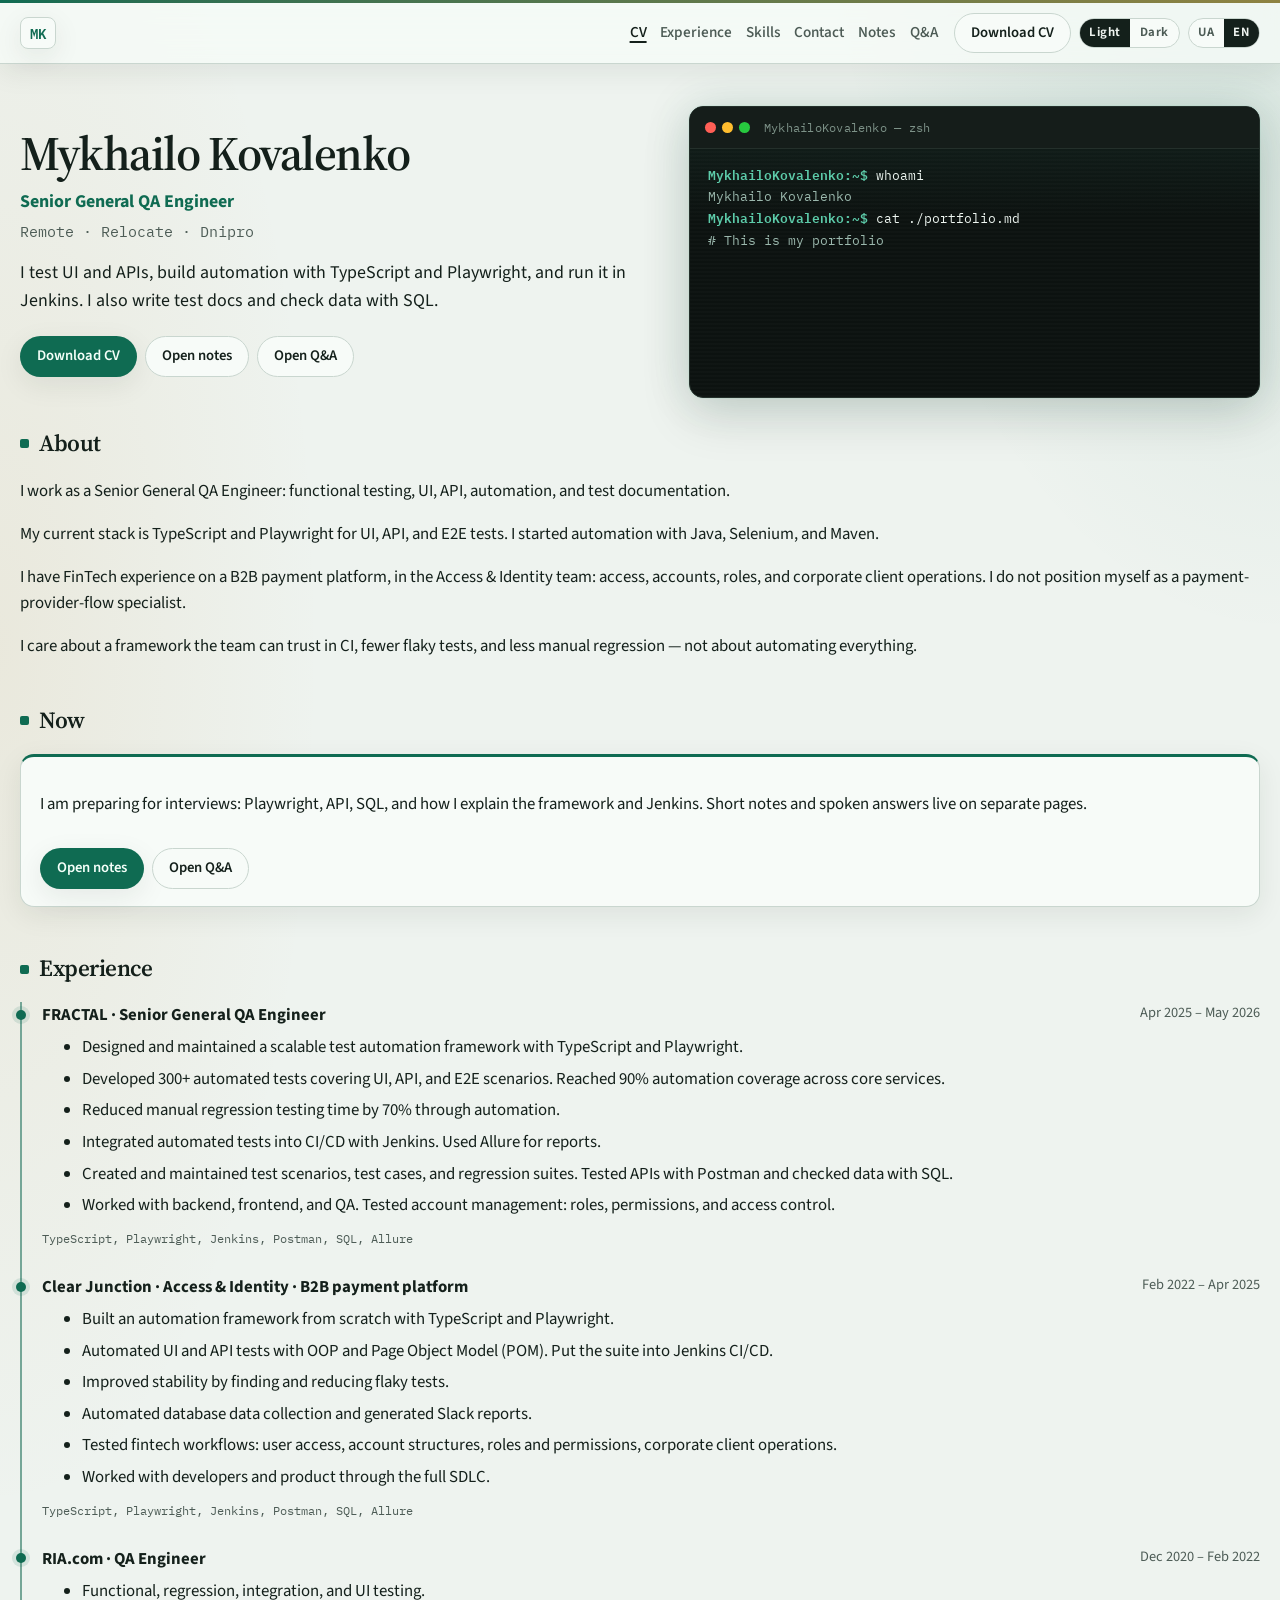
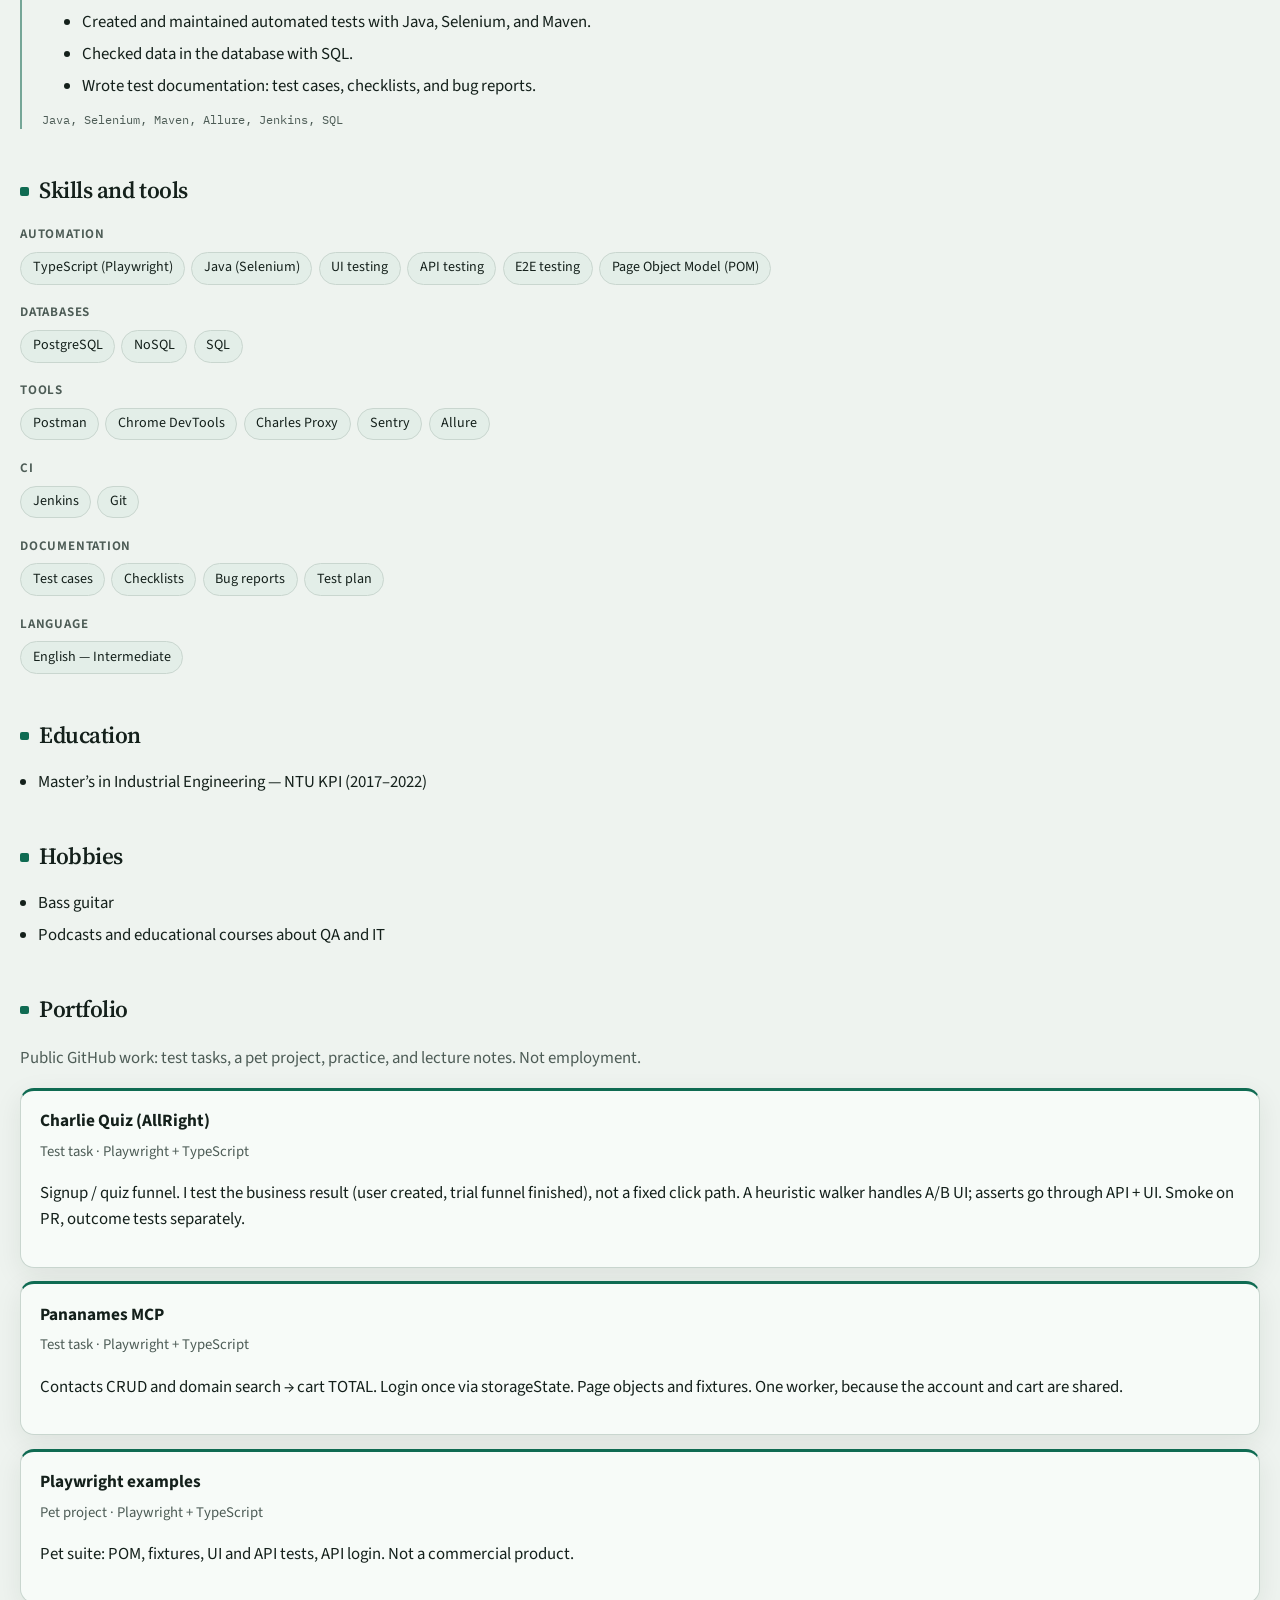
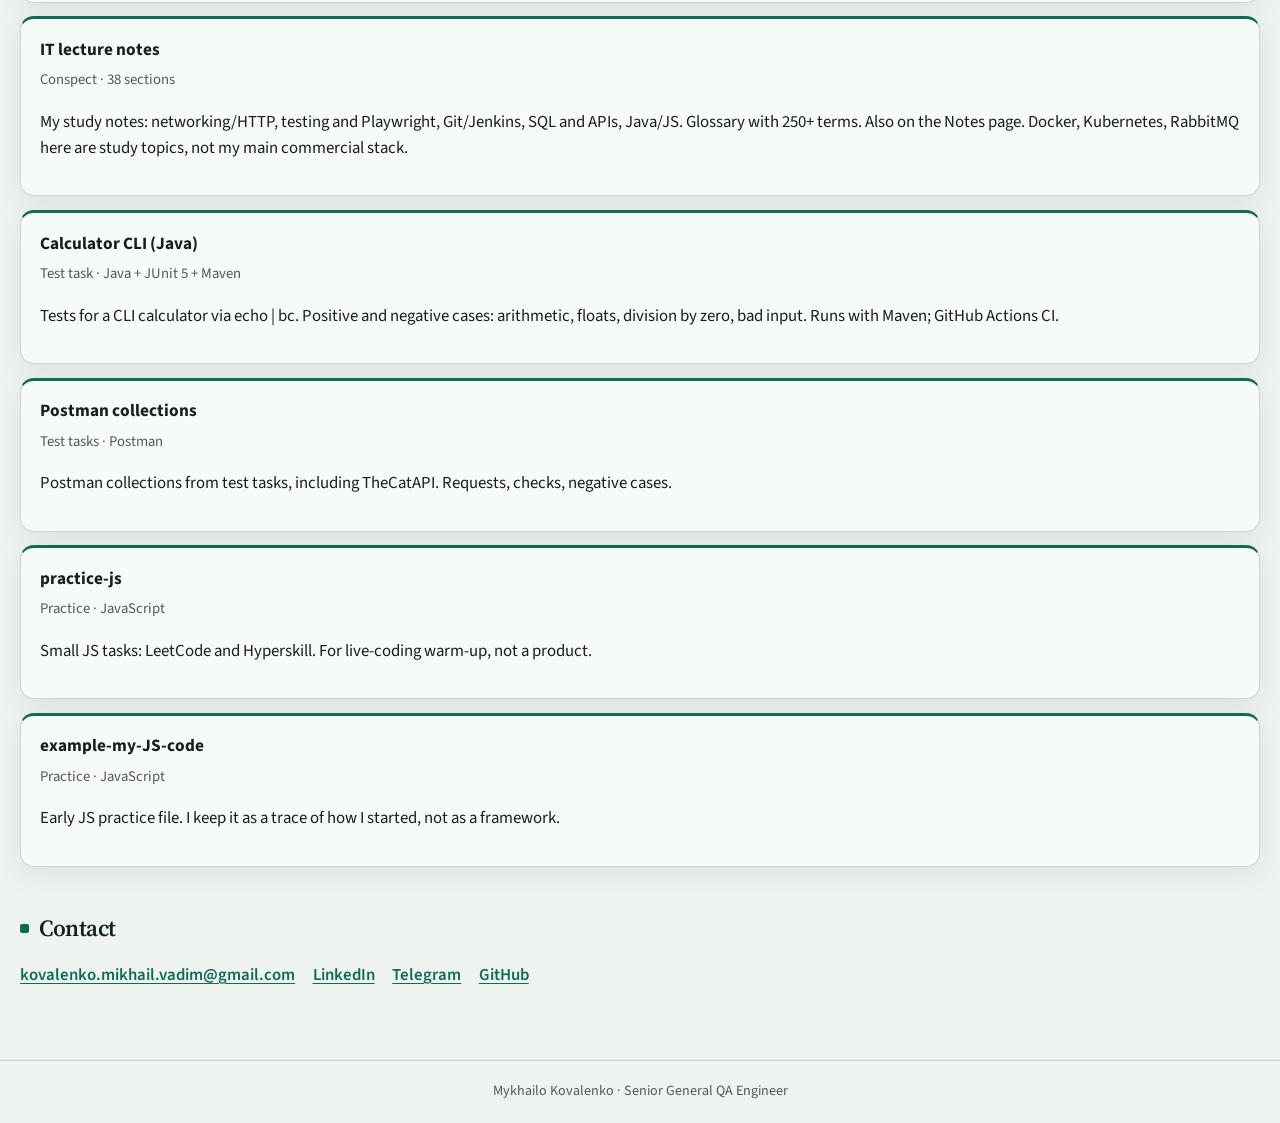
==== index.html @ 47ff48a0 "Publish static CV site for GitHub Pages. Co-authored-by: Cursor <cursoragent@cursor.com>" ====
<!DOCTYPE html>
<html lang="en" data-page="home" data-base="./">
  <head>
    <meta charset="utf-8" />
    <script>
      (function () {
        try {
          var stored = localStorage.getItem("site-theme");
          var theme =
            stored === "dark" || stored === "light"
              ? stored
              : window.matchMedia("(prefers-color-scheme: dark)").matches
                ? "dark"
                : "light";
          document.documentElement.setAttribute("data-theme", theme);
          document.documentElement.style.backgroundColor =
            theme === "dark" ? "#101614" : "#eef3ef";
        } catch (e) {}
      })();
    </script>
    <meta name="viewport" content="width=device-width, initial-scale=1" />
    <meta name="description" content="Senior General QA Engineer. TypeScript, Playwright, API and UI testing." />
    <title>Mykhailo Kovalenko — Senior General QA Engineer</title>
    <link rel="canonical" href="https://kovalenkomikhail.github.io/myCV/" />
    <meta property="og:title" content="Mykhailo Kovalenko — Senior General QA Engineer" />
    <meta property="og:description" content="Senior General QA Engineer. TypeScript, Playwright, API and UI testing. Remote." />
    <meta property="og:type" content="website" />
    <meta property="og:url" content="https://kovalenkomikhail.github.io/myCV/" />
    <meta property="og:image" content="https://kovalenkomikhail.github.io/myCV/assets/og.png" />
    <meta property="og:image:width" content="1200" />
    <meta property="og:image:height" content="630" />
    <meta property="og:locale" content="en_US" />
    <meta name="twitter:card" content="summary_large_image" />
    <meta name="twitter:title" content="Mykhailo Kovalenko — Senior General QA Engineer" />
    <meta name="twitter:description" content="Senior General QA Engineer. TypeScript, Playwright, API and UI testing. Remote." />
    <meta name="twitter:image" content="https://kovalenkomikhail.github.io/myCV/assets/og.png" />
    <link rel="icon" href="assets/favicon.svg" type="image/svg+xml" />
    <link rel="icon" href="assets/favicon-32.png" type="image/png" sizes="32x32" />
    <link rel="apple-touch-icon" href="assets/apple-touch-icon.png" />
    <link rel="preconnect" href="https://fonts.googleapis.com" />
    <link rel="preconnect" href="https://fonts.gstatic.com" crossorigin />
    <link
      href="https://fonts.googleapis.com/css2?family=IBM+Plex+Mono:wght@400;500;600&family=Source+Sans+3:wght@400;600;700&family=Source+Serif+4:opsz,wght@8..60,600&display=swap"
      rel="stylesheet"
    />
    <link rel="stylesheet" href="css/styles.css" />
  </head>
  <body>
    <a class="skip" href="#main">Skip to content</a>
    <header class="site-header" id="site-header"></header>
    <main id="main" class="wrap"></main>
    <footer class="site-footer" id="site-footer"></footer>
    <noscript>
      <p class="error">This site needs JavaScript to load CV text.</p>
    </noscript>
    <script src="js/app.js" defer></script>
  </body>
</html>
---- css/styles.css ----
:root {
  --bg: #eef3ef;
  --bg-2: #f7fbf8;
  --ink: #14201b;
  --muted: #4d5c56;
  --line: #c9d6cf;
  --accent: #0f6b52;
  --accent-hover: #0b5340;
  --accent-soft: rgba(15, 107, 82, 0.12);
  --chip: #e3eee8;
  --warn: #8a4b12;
  --badge-bg: #f3e2c8;
  --on-accent: #f4fff9;
  --header-bg: color-mix(in srgb, var(--bg-2) 78%, transparent);
  --glow: rgba(15, 107, 82, 0.16);
  --glow-2: rgba(196, 140, 58, 0.1);
  --shadow: 0 8px 28px rgba(20, 32, 27, 0.08);
  --shadow-lg: 0 18px 50px rgba(20, 32, 27, 0.14);
  --radius: 14px;
  --max: 92rem;
  --header-h: 3.6rem;
  --font: "Source Sans 3", "Segoe UI", system-ui, sans-serif;
  --serif: "Source Serif 4", Georgia, "Times New Roman", serif;
  --mono: "IBM Plex Mono", ui-monospace, "SFMono-Regular", Menlo, monospace;
  color-scheme: light;
}

html[data-theme="dark"] {
  --bg: #101614;
  --bg-2: #18201c;
  --ink: #e8f3ed;
  --muted: #a7b8b0;
  --line: #2c3a34;
  --accent: #5dccaa;
  --accent-hover: #86e0c2;
  --accent-soft: rgba(93, 204, 170, 0.14);
  --chip: #22332c;
  --warn: #e8c48a;
  --badge-bg: #3a2e1c;
  --on-accent: #062017;
  --header-bg: color-mix(in srgb, var(--bg) 78%, #000);
  --glow: rgba(93, 204, 170, 0.12);
  --glow-2: rgba(80, 120, 200, 0.08);
  --shadow: 0 10px 32px rgba(0, 0, 0, 0.35);
  --shadow-lg: 0 22px 56px rgba(0, 0, 0, 0.48);
  color-scheme: dark;
}

*,
*::before,
*::after {
  box-sizing: border-box;
}

html {
  scroll-behavior: smooth;
  min-height: 100%;
  background-color: var(--bg);
}

body {
  margin: 0;
  min-height: 100vh;
  min-height: 100dvh;
  font-family: var(--font);
  font-size: 1.05rem;
  line-height: 1.55;
  color: var(--ink);
  background-color: var(--bg);
  background-image:
    radial-gradient(ellipse 70% 45% at 100% -10%, var(--glow), transparent 55%),
    radial-gradient(ellipse 50% 40% at 0% 15%, var(--glow-2), transparent 50%);
  transition: background-color 0.2s ease, color 0.2s ease;
}

@media (prefers-reduced-motion: reduce) {
  body {
    transition: none;
  }
}

img {
  max-width: 100%;
}

a {
  color: var(--accent);
  text-underline-offset: 0.15em;
}

a:hover {
  color: var(--accent-hover);
}

:focus-visible {
  outline: 2px solid var(--accent);
  outline-offset: 2px;
}

.skip {
  position: absolute;
  left: 0.75rem;
  top: -3rem;
  background: var(--ink);
  color: var(--bg);
  padding: 0.4rem 0.75rem;
  z-index: 20;
}

.skip:focus {
  top: 0.75rem;
}

.site-header {
  position: sticky;
  top: 0;
  z-index: 10;
  background: var(--header-bg);
  backdrop-filter: blur(14px);
  border-bottom: 1px solid var(--line);
  box-shadow: var(--shadow);
}

.site-header::before {
  content: "";
  display: block;
  height: 3px;
  background: linear-gradient(90deg, var(--accent), color-mix(in srgb, var(--accent) 30%, #c48c3a));
}

.header-inner {
  width: 100%;
  max-width: var(--max);
  margin: 0 auto;
  min-height: var(--header-h);
  padding: 0.6rem 1.25rem;
  display: flex;
  flex-wrap: wrap;
  align-items: center;
  gap: 0.75rem 1rem;
}

.brand {
  font-family: var(--mono);
  font-weight: 600;
  font-size: 0.88rem;
  color: var(--accent);
  text-decoration: none;
  letter-spacing: 0.02em;
  padding: 0.28rem 0.55rem;
  border: 1px solid var(--line);
  border-radius: 8px;
  background: var(--bg-2);
  box-shadow: var(--shadow);
}

.brand:hover {
  color: var(--accent);
}

.nav {
  display: flex;
  flex-wrap: wrap;
  gap: 0.35rem 0.85rem;
  margin-left: auto;
}

.nav a {
  color: var(--muted);
  text-decoration: none;
  font-weight: 550;
  font-size: 0.95rem;
}

.nav a:hover,
.nav a[aria-current="page"] {
  color: var(--ink);
}

.nav a[aria-current="page"] {
  text-decoration: underline;
  text-decoration-thickness: 2px;
  text-underline-offset: 0.28em;
}

.header-actions {
  display: flex;
  align-items: center;
  gap: 0.5rem;
}

.lang {
  display: inline-flex;
  border: 1px solid var(--line);
  border-radius: 999px;
  overflow: hidden;
  background: var(--bg-2);
}

.lang button {
  border: 0;
  background: transparent;
  color: var(--muted);
  font: inherit;
  font-size: 0.8rem;
  font-weight: 650;
  letter-spacing: 0.04em;
  padding: 0.28rem 0.6rem;
  cursor: pointer;
}

.lang button[aria-pressed="true"] {
  background: var(--ink);
  color: var(--bg);
}

.btn {
  display: inline-flex;
  align-items: center;
  justify-content: center;
  gap: 0.35rem;
  border-radius: 999px;
  padding: 0.5rem 1rem;
  font: inherit;
  font-size: 0.92rem;
  font-weight: 600;
  text-decoration: none;
  border: 1px solid transparent;
  cursor: pointer;
  box-shadow: var(--shadow);
}

.btn-primary {
  background: var(--accent);
  color: var(--on-accent);
}

.btn-primary:hover {
  background: var(--accent-hover);
  color: var(--on-accent);
}

.btn-ghost {
  background: var(--bg-2);
  border-color: var(--line);
  color: var(--ink);
  box-shadow: none;
}

.btn-ghost:hover {
  border-color: var(--accent);
  color: var(--accent);
}

.wrap {
  width: 100%;
  max-width: var(--max);
  margin: 0 auto;
  padding: 2.25rem 1.25rem 4.5rem;
}

.hero {
  margin-top: 0.4rem;
}

.hero:has(.term) {
  display: grid;
  gap: 1.75rem;
}

.hero-copy h1,
.hero h1 {
  font-family: var(--serif);
  font-size: clamp(2rem, 5vw, 3rem);
  font-weight: 600;
  letter-spacing: -0.03em;
  line-height: 1.12;
  margin: 0 0 0.45rem;
}

.role {
  margin: 0;
  font-size: 1.12rem;
  font-weight: 700;
  color: var(--accent);
}

.location {
  margin: 0.25rem 0 1rem;
  color: var(--muted);
  font-size: 0.95rem;
  font-family: var(--mono);
}

.pitch {
  margin: 0 0 1.35rem;
  font-size: 1.12rem;
  max-width: 38rem;
}

@media (min-width: 900px) {
  .hero:has(.term) {
    grid-template-columns: minmax(0, 1.05fr) minmax(280px, 0.95fr);
    align-items: center;
    gap: 2.4rem;
  }
}

.hero-actions {
  display: flex;
  flex-wrap: wrap;
  gap: 0.5rem;
}

section {
  margin-top: 2.75rem;
}

#experience,
#skills,
#contact,
#projects {
  scroll-margin-top: 4.75rem;
}

.project-link {
  color: inherit;
  text-decoration: none;
}

.project-link:hover {
  color: var(--accent);
  text-decoration: underline;
  text-underline-offset: 0.15em;
}

.contacts a {
  font-weight: 600;
}

h2 {
  font-family: var(--serif);
  font-size: 1.45rem;
  font-weight: 600;
  letter-spacing: -0.02em;
  margin: 0 0 0.95rem;
  display: flex;
  align-items: center;
  gap: 0.65rem;
}

h2::before {
  content: "";
  width: 0.55rem;
  height: 0.55rem;
  border-radius: 2px;
  background: var(--accent);
  flex-shrink: 0;
}

.lede,
.empty-contacts {
  color: var(--muted);
}

.job {
  position: relative;
  padding: 0 0 1.6rem 1.25rem;
  border-left: 2px solid color-mix(in srgb, var(--accent) 45%, var(--line));
}

.job::before {
  content: "";
  position: absolute;
  left: -6px;
  top: 0.45rem;
  width: 10px;
  height: 10px;
  border-radius: 50%;
  background: var(--accent);
  box-shadow: 0 0 0 4px var(--accent-soft);
}

.job:last-child {
  padding-bottom: 0;
}

.job-head {
  display: flex;
  flex-wrap: wrap;
  justify-content: space-between;
  gap: 0.25rem 1rem;
}

.job h3 {
  margin: 0;
  font-size: 1.05rem;
}

.period {
  color: var(--muted);
  font-size: 0.9rem;
}

.place,
.kind,
.stack {
  margin: 0.15rem 0 0.45rem;
  color: var(--muted);
  font-size: 0.92rem;
}

.stack {
  margin-top: 0.7rem;
  margin-bottom: 0;
  font-family: var(--mono);
  font-size: 0.78rem;
}

.plain-list {
  margin: 0;
  padding-left: 1.15rem;
}

.plain-list li + li {
  margin-top: 0.35rem;
}

.job ul,
.note p {
  margin: 0.35rem 0 0;
}

.job li + li {
  margin-top: 0.35rem;
}

.skill-group {
  margin-bottom: 1.1rem;
}

.skill-group h3 {
  margin: 0 0 0.45rem;
  font-size: 0.82rem;
  text-transform: uppercase;
  letter-spacing: 0.06em;
  color: var(--muted);
  font-weight: 650;
}

.chips {
  display: flex;
  flex-wrap: wrap;
  gap: 0.4rem;
  padding: 0;
  margin: 0;
  list-style: none;
}

.chips li {
  background: var(--chip);
  border: 1px solid var(--line);
  border-radius: 999px;
  padding: 0.28rem 0.72rem;
  font-size: 0.88rem;
}

.now-card,
.note,
.project {
  background: var(--bg-2);
  border: 1px solid var(--line);
  border-radius: var(--radius);
  padding: 1.1rem 1.2rem;
  box-shadow: var(--shadow);
}

.now-card,
.project {
  border-top: 3px solid var(--accent);
}

.now-card {
  display: grid;
  gap: 0.85rem;
}

.now-links {
  display: flex;
  flex-wrap: wrap;
  gap: 0.5rem;
}

.hero + .note,
.hero + section,
.wrap > .note:first-of-type {
  margin-top: 1.75rem;
}

.note + .note,
.project + .project {
  margin-top: 0.85rem;
}

.note h3,
.project h3 {
  margin: 0 0 0.35rem;
  font-size: 1.08rem;
}

.featured-note {
  border-top: 3px solid var(--accent);
}

.topic-list {
  list-style: none;
  margin: 0.9rem 0 1rem;
  padding: 0;
  display: grid;
  gap: 0.65rem;
}

.topic-list li {
  display: grid;
  gap: 0.12rem;
  padding: 0.55rem 0.7rem;
  border: 1px solid var(--line);
  border-radius: 10px;
  background: var(--bg);
}

.topic-list a {
  font-weight: 650;
  text-decoration: none;
}

.topic-list a:hover {
  color: var(--accent);
  text-decoration: underline;
  text-underline-offset: 0.15em;
}

.topic-list span {
  color: var(--muted);
  font-size: 0.92rem;
}

.featured-cta {
  margin: 0.15rem 0 0;
}

.contacts {
  display: flex;
  flex-wrap: wrap;
  gap: 0.5rem 1.1rem;
}

.badge {
  display: inline-block;
  font-size: 0.75rem;
  font-weight: 700;
  letter-spacing: 0.04em;
  text-transform: uppercase;
  color: var(--warn);
  background: var(--badge-bg);
  border-radius: 999px;
  padding: 0.2rem 0.55rem;
  margin-bottom: 0.7rem;
}

.filter {
  width: 100%;
  font: inherit;
  padding: 0.65rem 0.8rem;
  border: 1px solid var(--line);
  border-radius: 10px;
  background: var(--bg-2);
  color: var(--ink);
  margin: 1rem 0 1.5rem;
}

.qa-group {
  margin-top: 1.5rem;
  min-width: 0;
}

.qa-group h2 {
  font-size: 1.2rem;
}

@media (min-width: 900px) {
  #qa-list {
    display: grid;
    grid-template-columns: 1fr 1fr;
    column-gap: 1.5rem;
    align-items: start;
  }

  .qa-group {
    margin-top: 0;
  }

  .qa-group:nth-child(n + 3) {
    margin-top: 1.5rem;
  }

  .topic-list {
    grid-template-columns: 1fr 1fr;
  }
}

details {
  background: var(--bg-2);
  border: 1px solid var(--line);
  border-radius: 10px;
  padding: 0;
  margin-bottom: 0.5rem;
  box-shadow: var(--shadow);
}

summary {
  cursor: pointer;
  font-weight: 600;
  padding: 0.75rem 1rem;
  list-style: none;
  display: flex;
  align-items: center;
  gap: 0.65rem;
}

summary::-webkit-details-marker,
summary::marker {
  display: none;
  content: none;
}

summary::before {
  content: "";
  width: 0.45rem;
  height: 0.45rem;
  border-radius: 2px;
  background: var(--accent);
  box-shadow: 0 0 0 3px var(--accent-soft);
  flex-shrink: 0;
  transform: rotate(0deg);
  transition: transform 0.15s ease;
}

details[open] summary::before {
  transform: rotate(45deg);
}

details p {
  margin: 0;
  padding: 0 1rem 0.9rem 2.1rem;
  color: var(--ink);
}

.site-footer {
  border-top: 1px solid var(--line);
  color: var(--muted);
  font-size: 0.88rem;
  padding: 1.25rem;
  text-align: center;
}

.error {
  max-width: 44rem;
  margin: 3rem auto;
  padding: 0 1.25rem;
}

.term {
  --term-bg: #0c1210;
  --term-bar: #151d1a;
  --term-line: #24302b;
  --term-prompt: #5dccaa;
  --term-cmd: #eef6f1;
  --term-out: #9bb8ad;
  --term-dim: #7d9288;
  font-family: var(--mono);
  background: var(--term-bg);
  color: var(--term-cmd);
  border-radius: 14px;
  overflow: hidden;
  border: 1px solid var(--term-line);
  box-shadow: var(--shadow-lg), 0 0 0 1px rgba(93, 204, 170, 0.08), 0 0 48px rgba(15, 107, 82, 0.12);
}

.term-bar {
  display: flex;
  align-items: center;
  gap: 0.4rem;
  padding: 0.7rem 0.9rem;
  background: var(--term-bar);
  border-bottom: 1px solid var(--term-line);
}

.term-dot {
  width: 11px;
  height: 11px;
  border-radius: 50%;
}

.term-dot-r {
  background: #ff5f56;
}

.term-dot-y {
  background: #ffbd2e;
}

.term-dot-g {
  background: #27c93f;
}

.term-title {
  margin-left: 0.45rem;
  font-size: 0.72rem;
  color: var(--term-dim);
  letter-spacing: 0.02em;
}

.term-body {
  position: relative;
  min-height: 15.5rem;
  padding: 1rem 1.1rem 1.15rem;
  font-size: 0.8rem;
  line-height: 1.7;
  background-image:
    linear-gradient(180deg, rgba(93, 204, 170, 0.05), transparent 28%),
    repeating-linear-gradient(
      to bottom,
      transparent 0,
      transparent 2px,
      rgba(255, 255, 255, 0.015) 2px,
      rgba(255, 255, 255, 0.015) 4px
    );
}

.term-line {
  white-space: pre-wrap;
  word-break: break-word;
}

.term-prompt {
  color: var(--term-prompt);
  font-weight: 600;
}

.term-cmd {
  color: var(--term-cmd);
}

.term-out {
  color: var(--term-out);
}

.cursor {
  display: inline-block;
  width: 0.62ch;
  height: 1.05em;
  margin-left: 2px;
  background: var(--term-prompt);
  box-shadow: 0 0 10px var(--term-prompt);
  vertical-align: text-bottom;
  animation: term-blink 1.05s step-end infinite;
}

@keyframes term-blink {
  0%,
  50% {
    opacity: 1;
  }
  50.01%,
  100% {
    opacity: 0;
  }
}

@media (prefers-reduced-motion: reduce) {
  .cursor {
    animation: none;
    opacity: 1;
  }

  summary::before {
    transition: none;
  }
}

@media (max-width: 640px) {
  .nav {
    margin-left: 0;
    width: 100%;
    order: 3;
  }

  .header-actions {
    margin-left: auto;
  }

  .header-actions .btn {
    display: none;
  }
}

@media print {
  .site-header,
  .now-card,
  .hero-actions,
  .term,
  .skip,
  .site-footer {
    display: none !important;
  }

  html[data-theme="dark"] {
    --bg: #fff;
    --bg-2: #fff;
    --ink: #000;
    --muted: #444;
    --line: #ccc;
    --chip: #eee;
    --accent: #000;
  }

  body {
    background: #fff;
    color: #000;
    font-size: 11pt;
  }

  .wrap {
    max-width: none;
    padding: 0;
  }

  a {
    color: inherit;
    text-decoration: none;
  }

  .job,
  .note,
  .project,
  .skill-group {
    break-inside: avoid;
  }
}
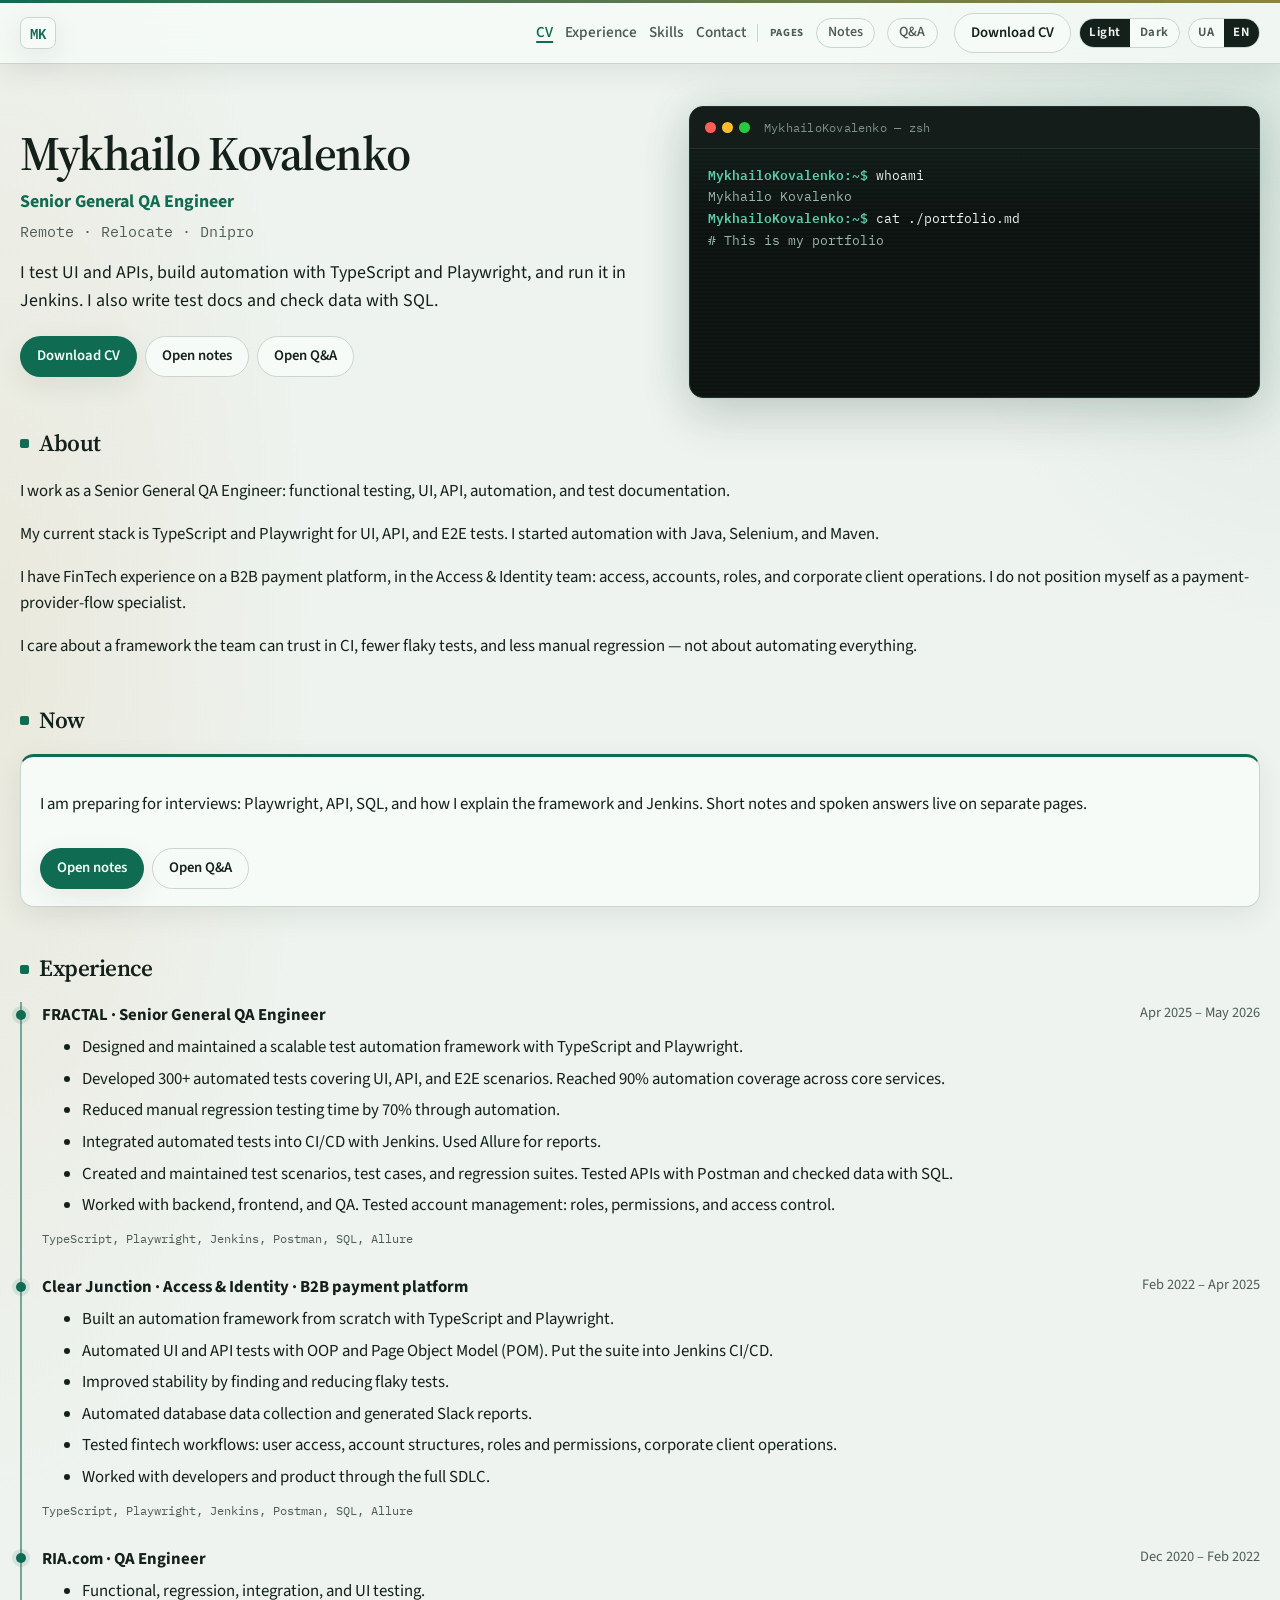
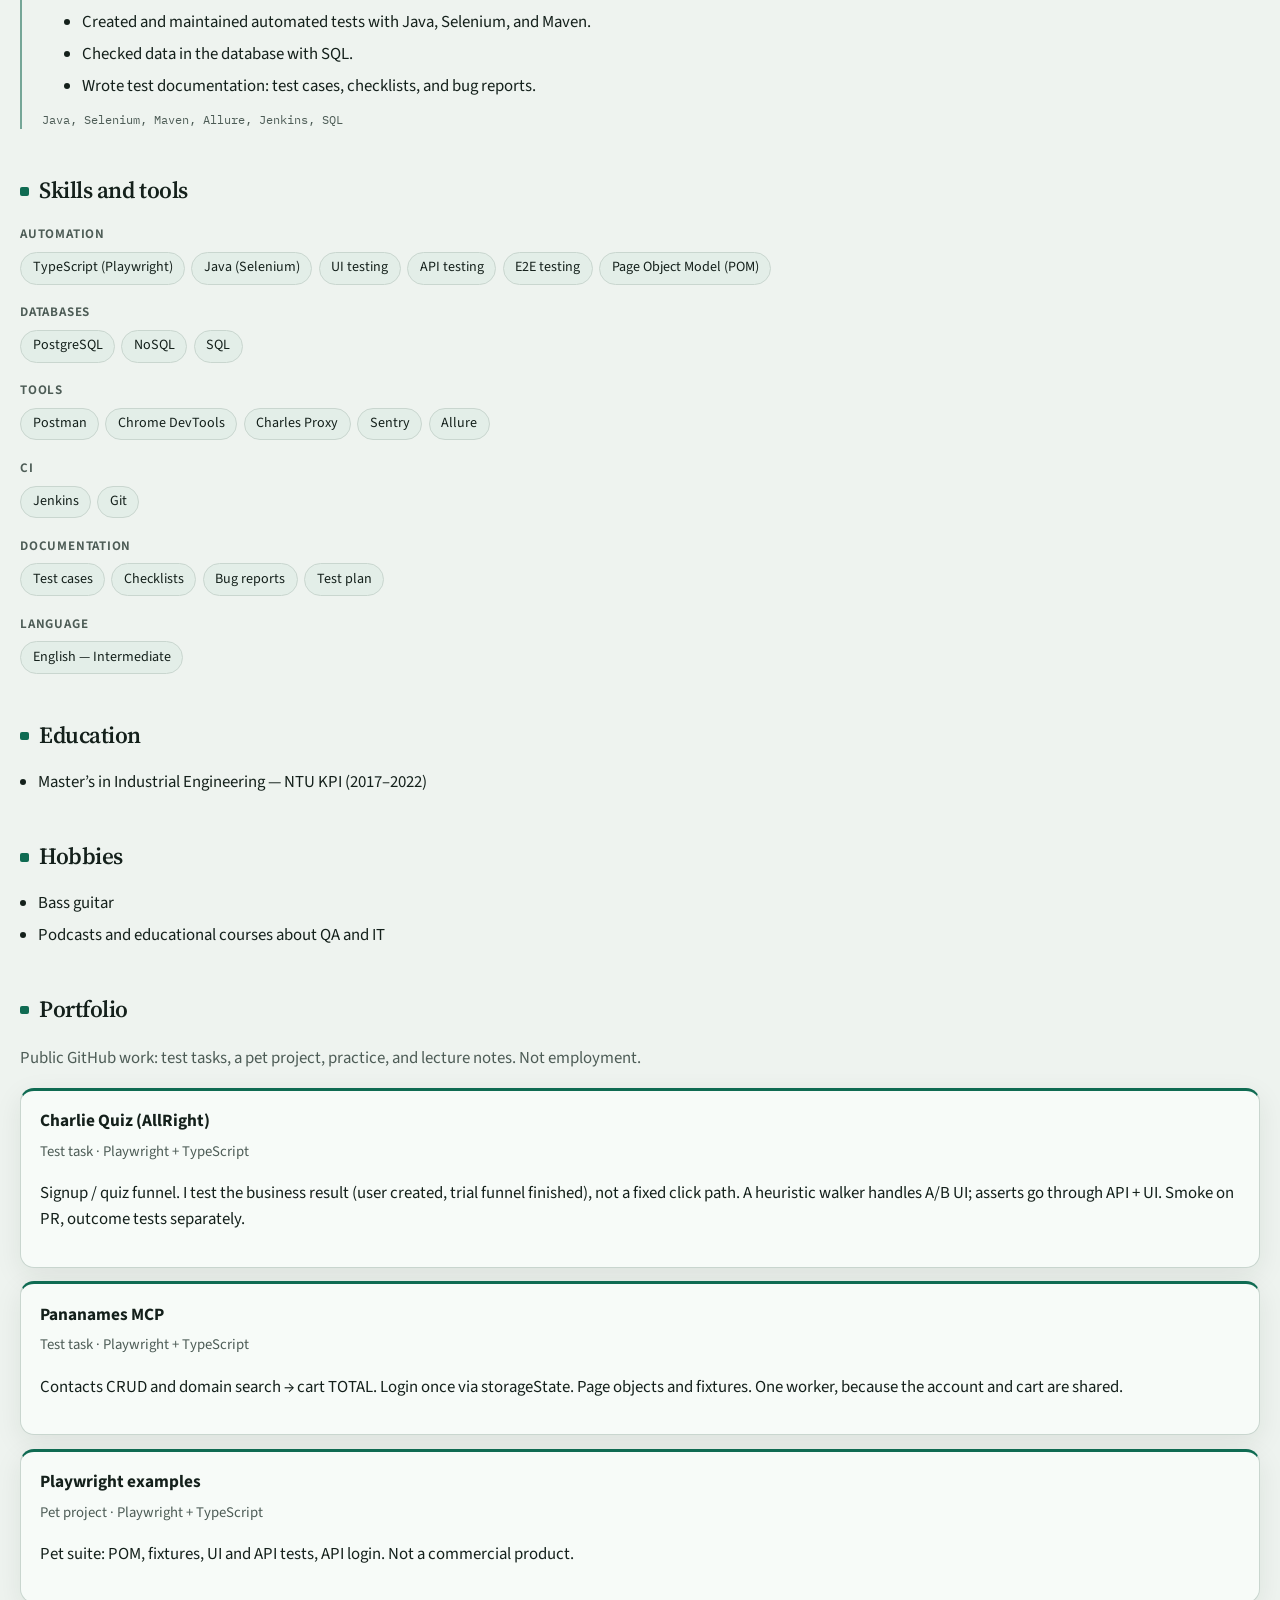
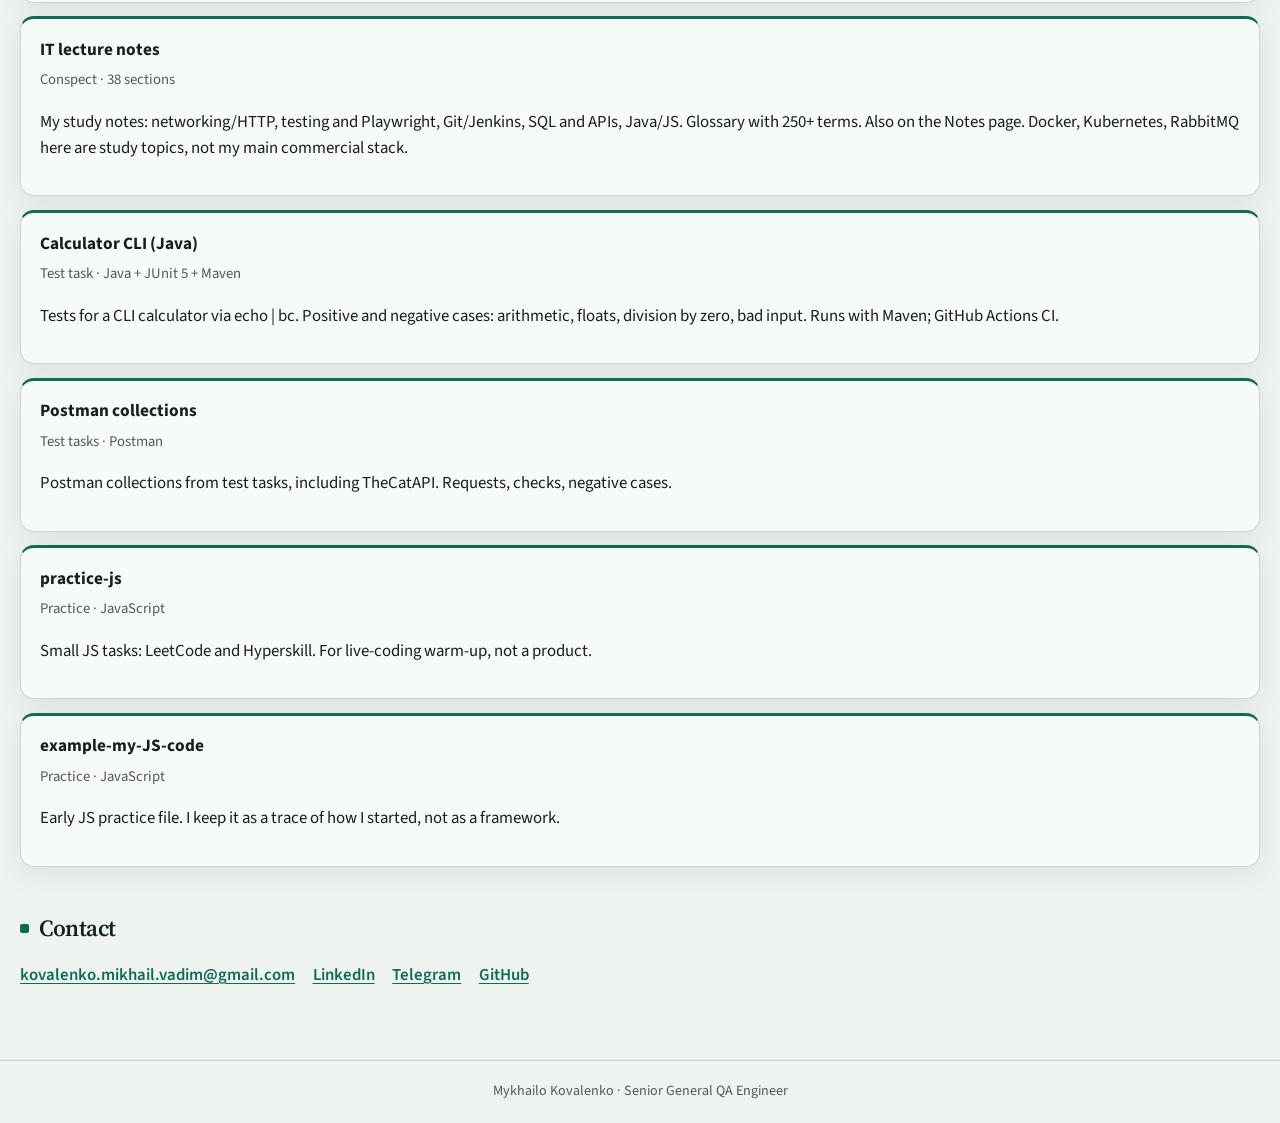
==== commit 75e77012: "Serve the site at the account root and drop index.html from URLs. Co-authored-by: Cursor <cursoragen" ====
--- a/index.html
+++ b/index.html
@@ -21,19 +21,19 @@
     <meta name="viewport" content="width=device-width, initial-scale=1" />
     <meta name="description" content="Senior General QA Engineer. TypeScript, Playwright, API and UI testing." />
     <title>Mykhailo Kovalenko — Senior General QA Engineer</title>
-    <link rel="canonical" href="https://kovalenkomikhail.github.io/myCV/" />
+    <link rel="canonical" href="https://kovalenkomikhail.github.io/" />
     <meta property="og:title" content="Mykhailo Kovalenko — Senior General QA Engineer" />
     <meta property="og:description" content="Senior General QA Engineer. TypeScript, Playwright, API and UI testing. Remote." />
     <meta property="og:type" content="website" />
-    <meta property="og:url" content="https://kovalenkomikhail.github.io/myCV/" />
-    <meta property="og:image" content="https://kovalenkomikhail.github.io/myCV/assets/og.png" />
+    <meta property="og:url" content="https://kovalenkomikhail.github.io/" />
+    <meta property="og:image" content="https://kovalenkomikhail.github.io/assets/og.png" />
     <meta property="og:image:width" content="1200" />
     <meta property="og:image:height" content="630" />
     <meta property="og:locale" content="en_US" />
     <meta name="twitter:card" content="summary_large_image" />
     <meta name="twitter:title" content="Mykhailo Kovalenko — Senior General QA Engineer" />
     <meta name="twitter:description" content="Senior General QA Engineer. TypeScript, Playwright, API and UI testing. Remote." />
-    <meta name="twitter:image" content="https://kovalenkomikhail.github.io/myCV/assets/og.png" />
+    <meta name="twitter:image" content="https://kovalenkomikhail.github.io/assets/og.png" />
     <link rel="icon" href="assets/favicon.svg" type="image/svg+xml" />
     <link rel="icon" href="assets/favicon-32.png" type="image/png" sizes="32x32" />
     <link rel="apple-touch-icon" href="assets/apple-touch-icon.png" />
--- a/css/styles.css
+++ b/css/styles.css
@@ -161,8 +161,31 @@
 .nav {
   display: flex;
   flex-wrap: wrap;
-  gap: 0.35rem 0.85rem;
+  align-items: center;
+  gap: 0.45rem 0.7rem;
   margin-left: auto;
+}
+
+.nav-group {
+  display: flex;
+  flex-wrap: wrap;
+  align-items: center;
+  gap: 0.35rem 0.75rem;
+}
+
+.nav-split {
+  width: 1px;
+  height: 1.15rem;
+  background: var(--line);
+  flex-shrink: 0;
+}
+
+.nav-pages-label {
+  font-size: 0.68rem;
+  font-weight: 700;
+  letter-spacing: 0.06em;
+  text-transform: uppercase;
+  color: var(--muted);
 }
 
 .nav a {
@@ -173,14 +196,37 @@
 }
 
 .nav a:hover,
-.nav a[aria-current="page"] {
+.nav a[aria-current="page"],
+.nav a[aria-current="location"] {
   color: var(--ink);
 }
 
-.nav a[aria-current="page"] {
+.nav-group:not(.nav-pages) a[aria-current="page"],
+.nav-group:not(.nav-pages) a[aria-current="location"] {
+  color: var(--accent);
   text-decoration: underline;
   text-decoration-thickness: 2px;
   text-underline-offset: 0.28em;
+}
+
+.nav-pages a {
+  border: 1px solid var(--line);
+  border-radius: 999px;
+  padding: 0.18rem 0.7rem;
+  background: var(--bg-2);
+  font-size: 0.88rem;
+}
+
+.nav-pages a:hover {
+  border-color: var(--accent);
+  color: var(--accent);
+}
+
+.nav-pages a[aria-current="page"] {
+  background: var(--accent);
+  color: var(--on-accent);
+  border-color: transparent;
+  text-decoration: none;
 }
 
 .header-actions {
@@ -316,11 +362,29 @@
   margin-top: 2.75rem;
 }
 
-#experience,
-#skills,
-#contact,
-#projects {
-  scroll-margin-top: 4.75rem;
+.wrap > section {
+  scroll-margin-top: 5.25rem;
+}
+
+.wrap > section.is-target,
+.wrap > section:target {
+  border-radius: var(--radius);
+  box-shadow: 0 0 0 1px color-mix(in srgb, var(--accent) 35%, transparent);
+  animation: section-arrive 1.35s ease;
+}
+
+.wrap > section.is-target h2,
+.wrap > section:target h2 {
+  color: var(--accent);
+}
+
+@keyframes section-arrive {
+  from {
+    background-color: var(--accent-soft);
+  }
+  to {
+    background-color: transparent;
+  }
 }
 
 .project-link {
@@ -787,6 +851,12 @@
   summary::before {
     transition: none;
   }
+
+  .wrap > section.is-target,
+  .wrap > section:target {
+    animation: none;
+    background-color: var(--accent-soft);
+  }
 }
 
 @media (max-width: 640px) {
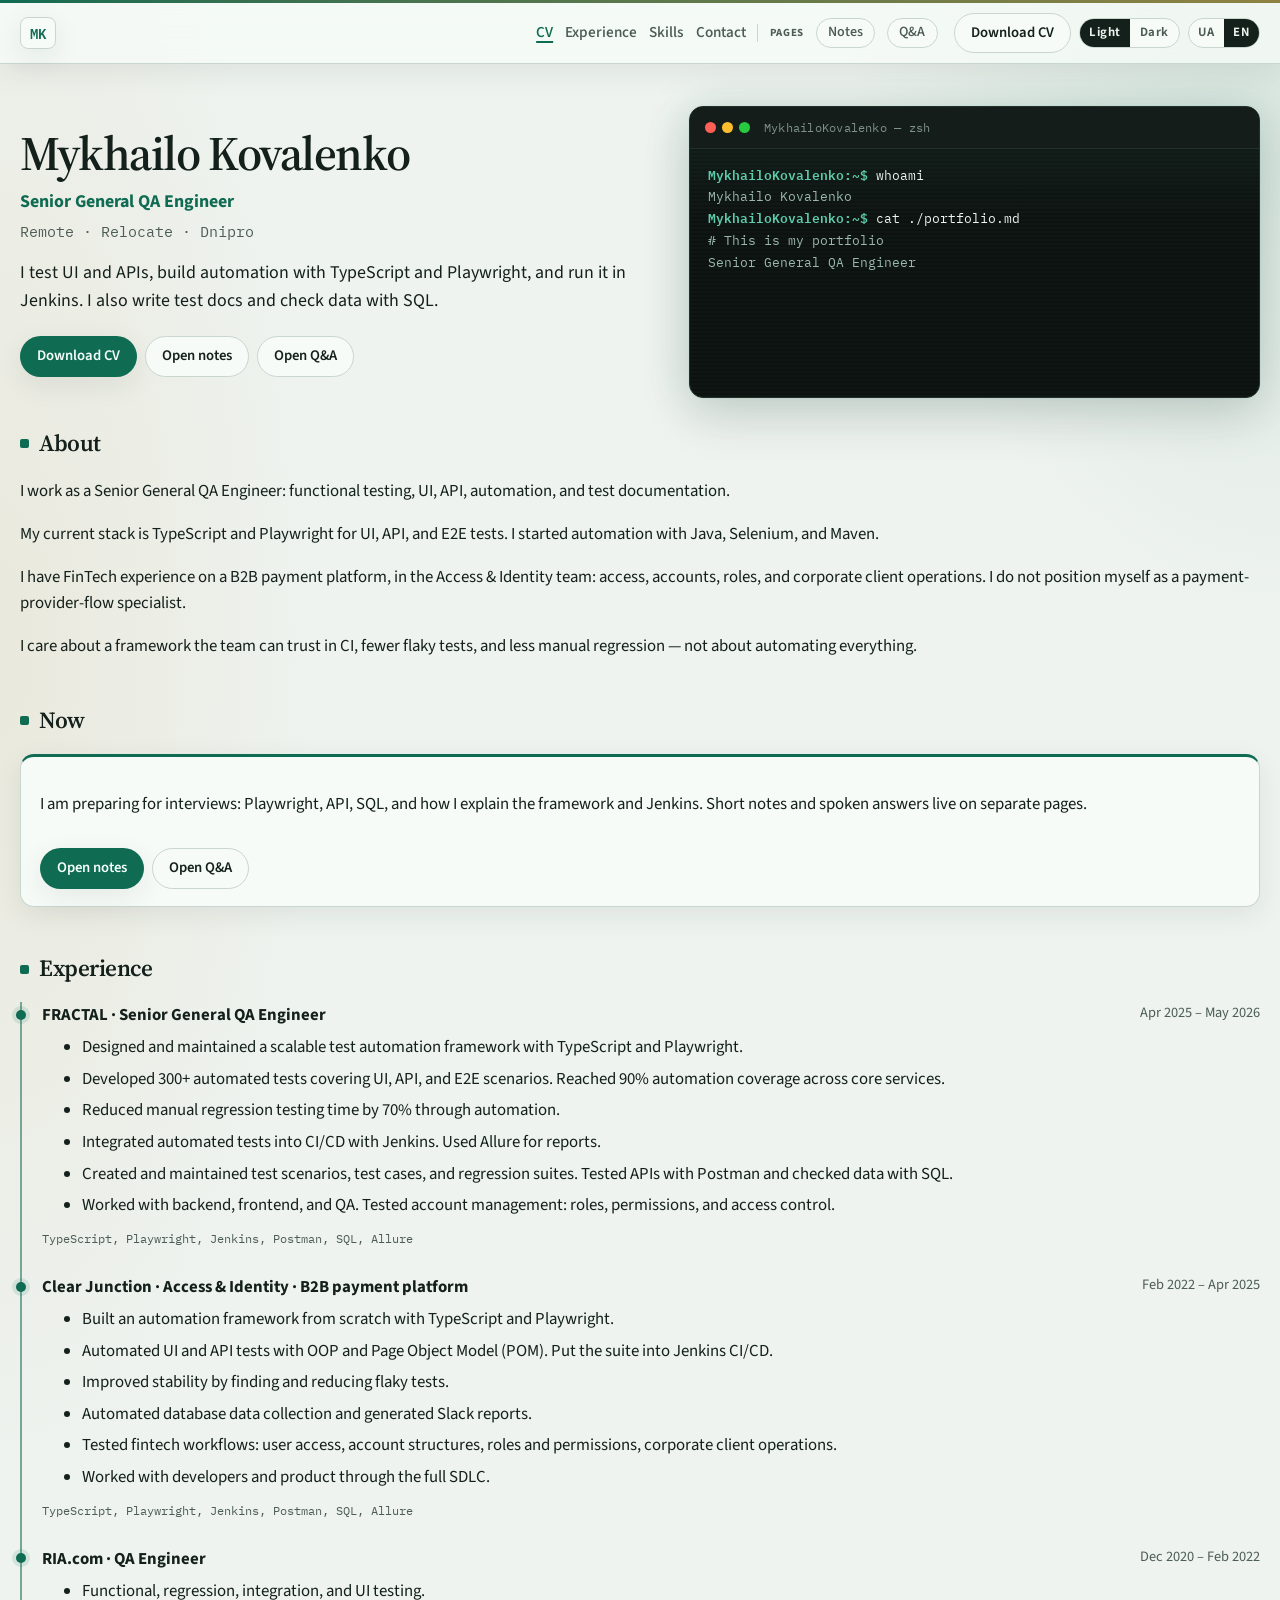
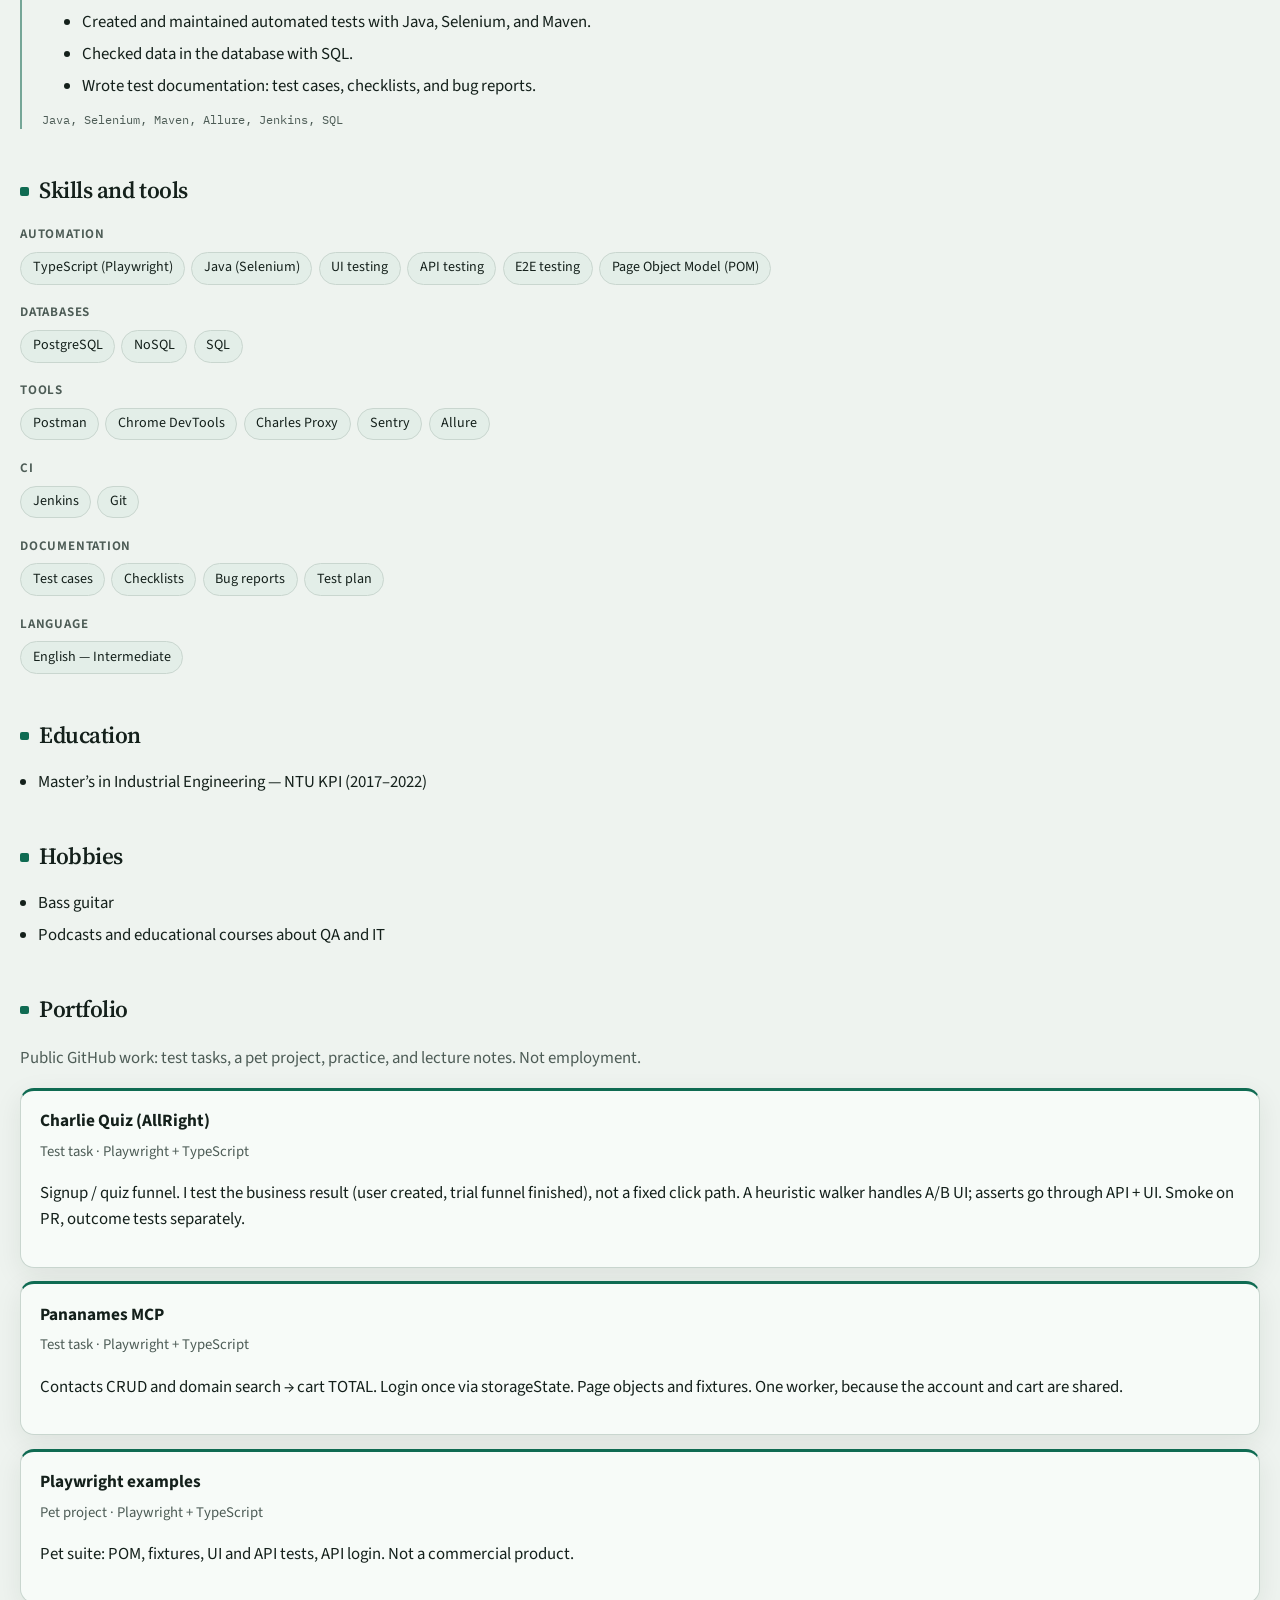
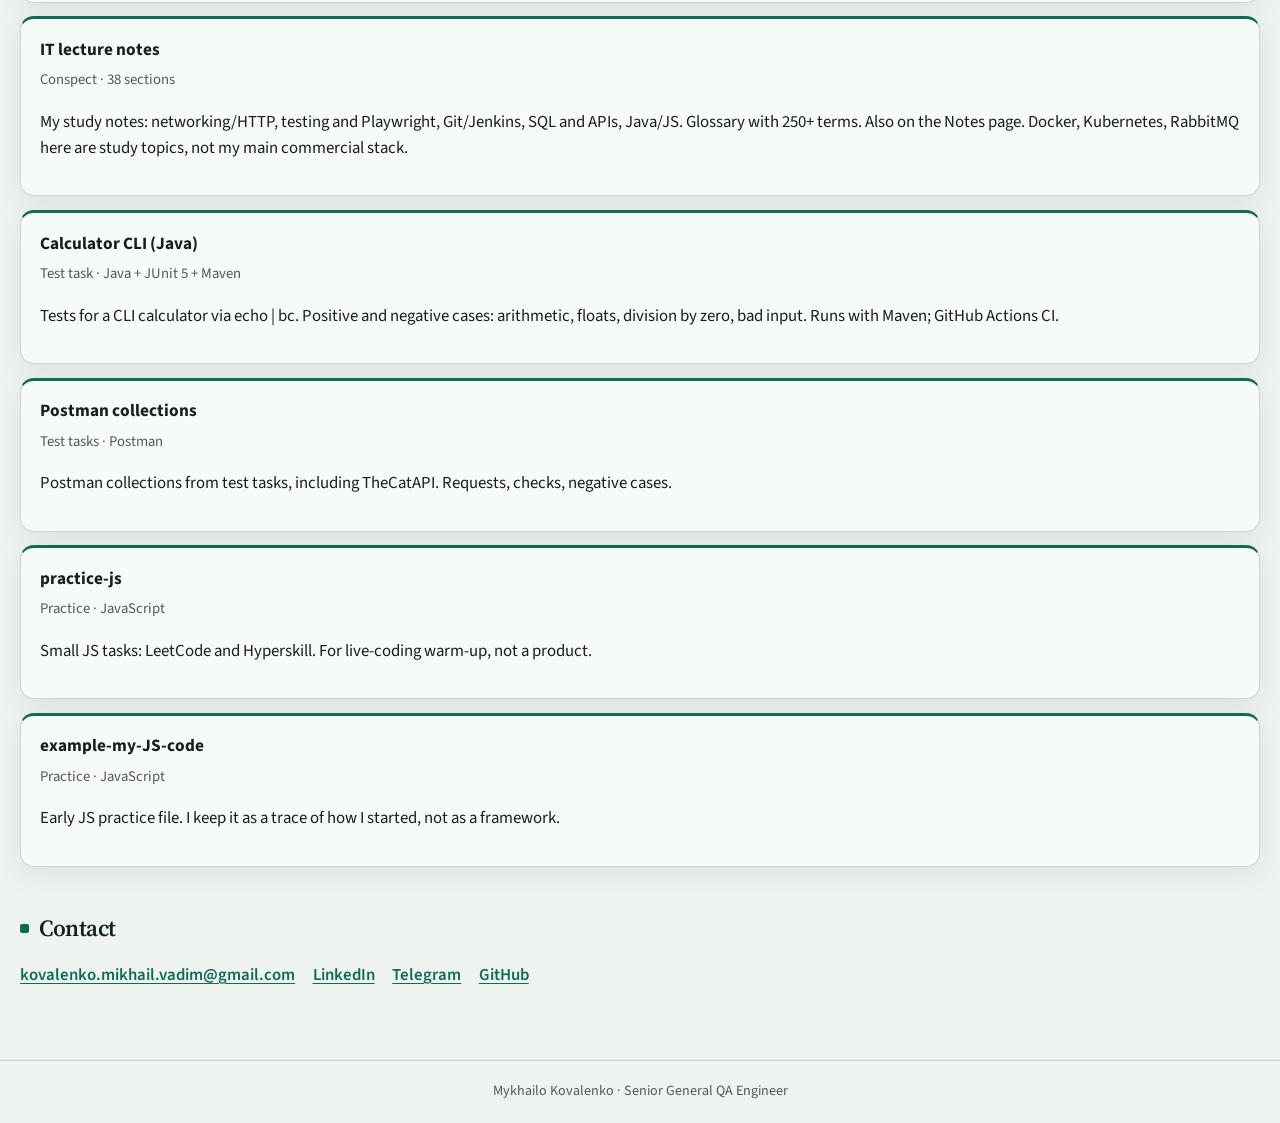
==== commit 5234c895: "Point the live site and GitHub links at KovalenkoMykhailo. Co-authored-by: Cursor <cursoragent@curso" ====
--- a/index.html
+++ b/index.html
@@ -21,19 +21,19 @@
     <meta name="viewport" content="width=device-width, initial-scale=1" />
     <meta name="description" content="Senior General QA Engineer. TypeScript, Playwright, API and UI testing." />
     <title>Mykhailo Kovalenko — Senior General QA Engineer</title>
-    <link rel="canonical" href="https://kovalenkomikhail.github.io/" />
+    <link rel="canonical" href="https://kovalenkomykhailo.github.io/" />
     <meta property="og:title" content="Mykhailo Kovalenko — Senior General QA Engineer" />
     <meta property="og:description" content="Senior General QA Engineer. TypeScript, Playwright, API and UI testing. Remote." />
     <meta property="og:type" content="website" />
-    <meta property="og:url" content="https://kovalenkomikhail.github.io/" />
-    <meta property="og:image" content="https://kovalenkomikhail.github.io/assets/og.png" />
+    <meta property="og:url" content="https://kovalenkomykhailo.github.io/" />
+    <meta property="og:image" content="https://kovalenkomykhailo.github.io/assets/og.png" />
     <meta property="og:image:width" content="1200" />
     <meta property="og:image:height" content="630" />
     <meta property="og:locale" content="en_US" />
     <meta name="twitter:card" content="summary_large_image" />
     <meta name="twitter:title" content="Mykhailo Kovalenko — Senior General QA Engineer" />
     <meta name="twitter:description" content="Senior General QA Engineer. TypeScript, Playwright, API and UI testing. Remote." />
-    <meta name="twitter:image" content="https://kovalenkomikhail.github.io/assets/og.png" />
+    <meta name="twitter:image" content="https://kovalenkomykhailo.github.io/assets/og.png" />
     <link rel="icon" href="assets/favicon.svg" type="image/svg+xml" />
     <link rel="icon" href="assets/favicon-32.png" type="image/png" sizes="32x32" />
     <link rel="apple-touch-icon" href="assets/apple-touch-icon.png" />
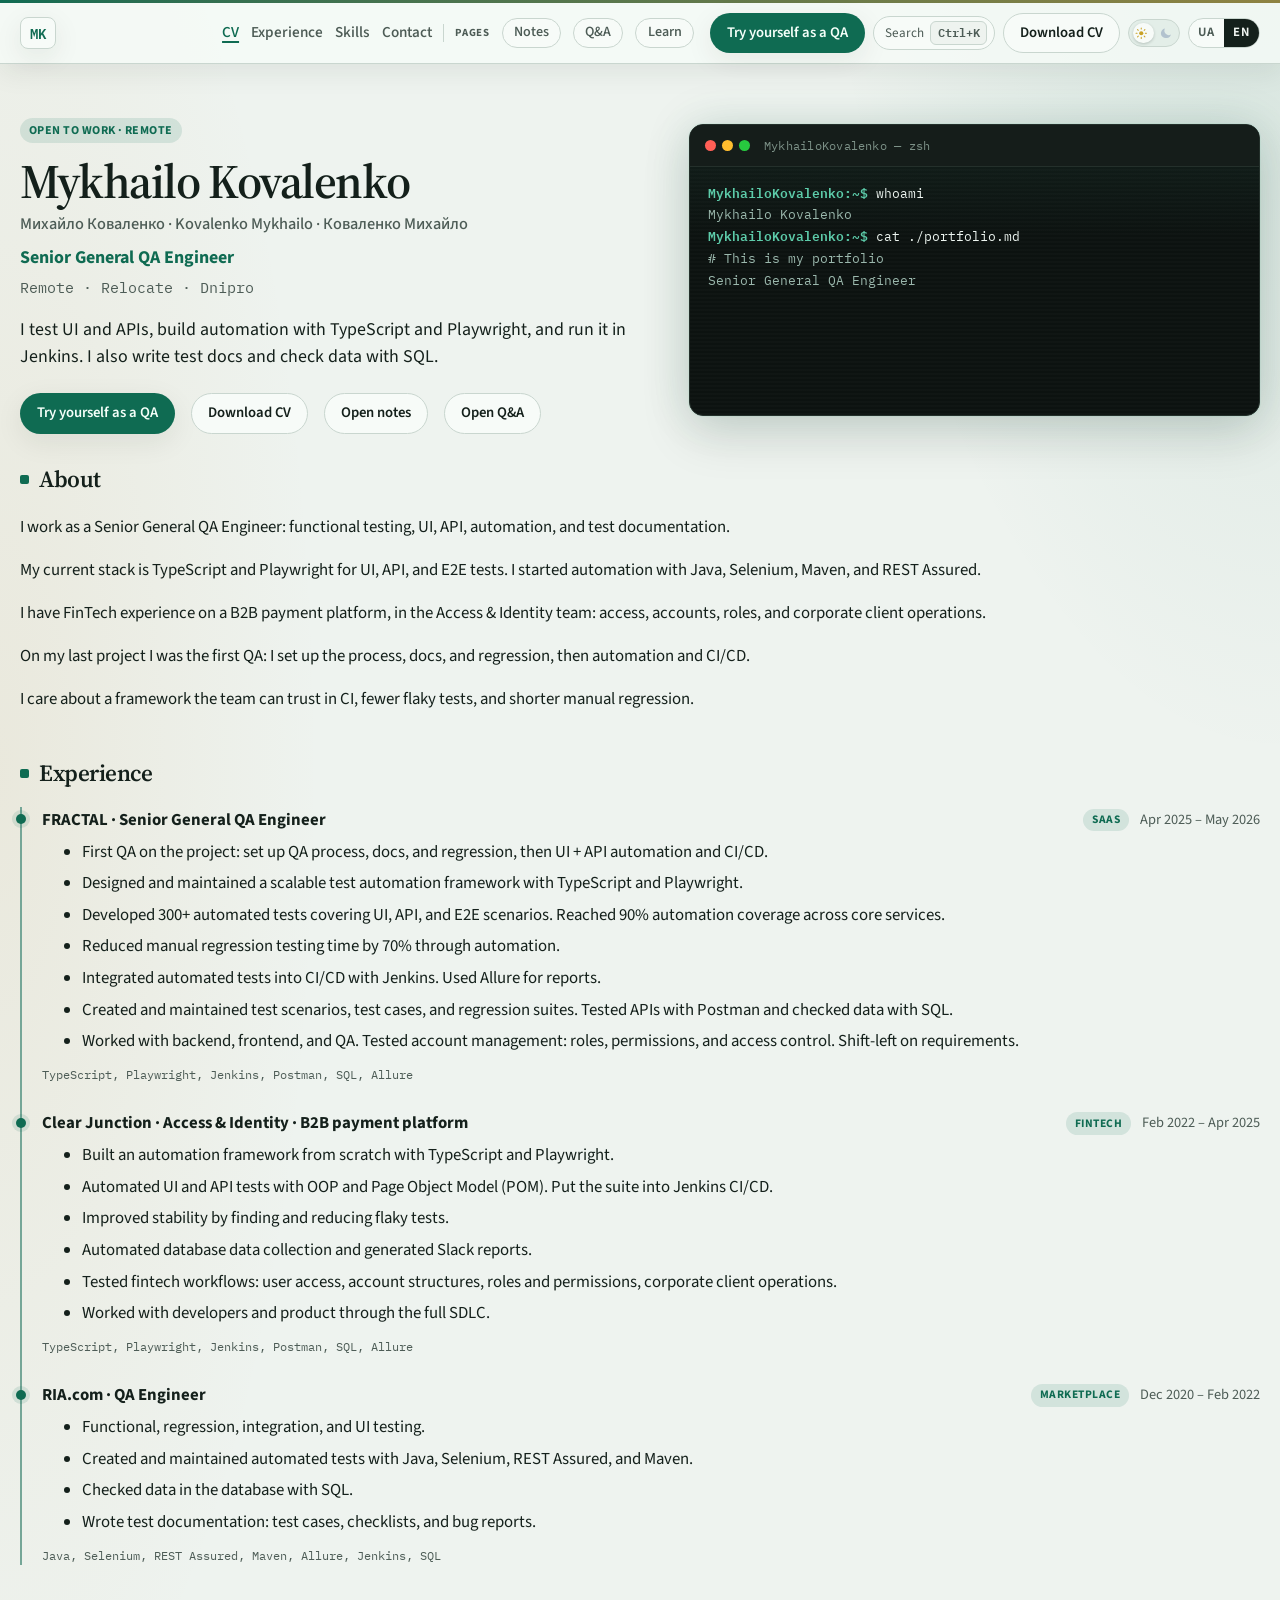
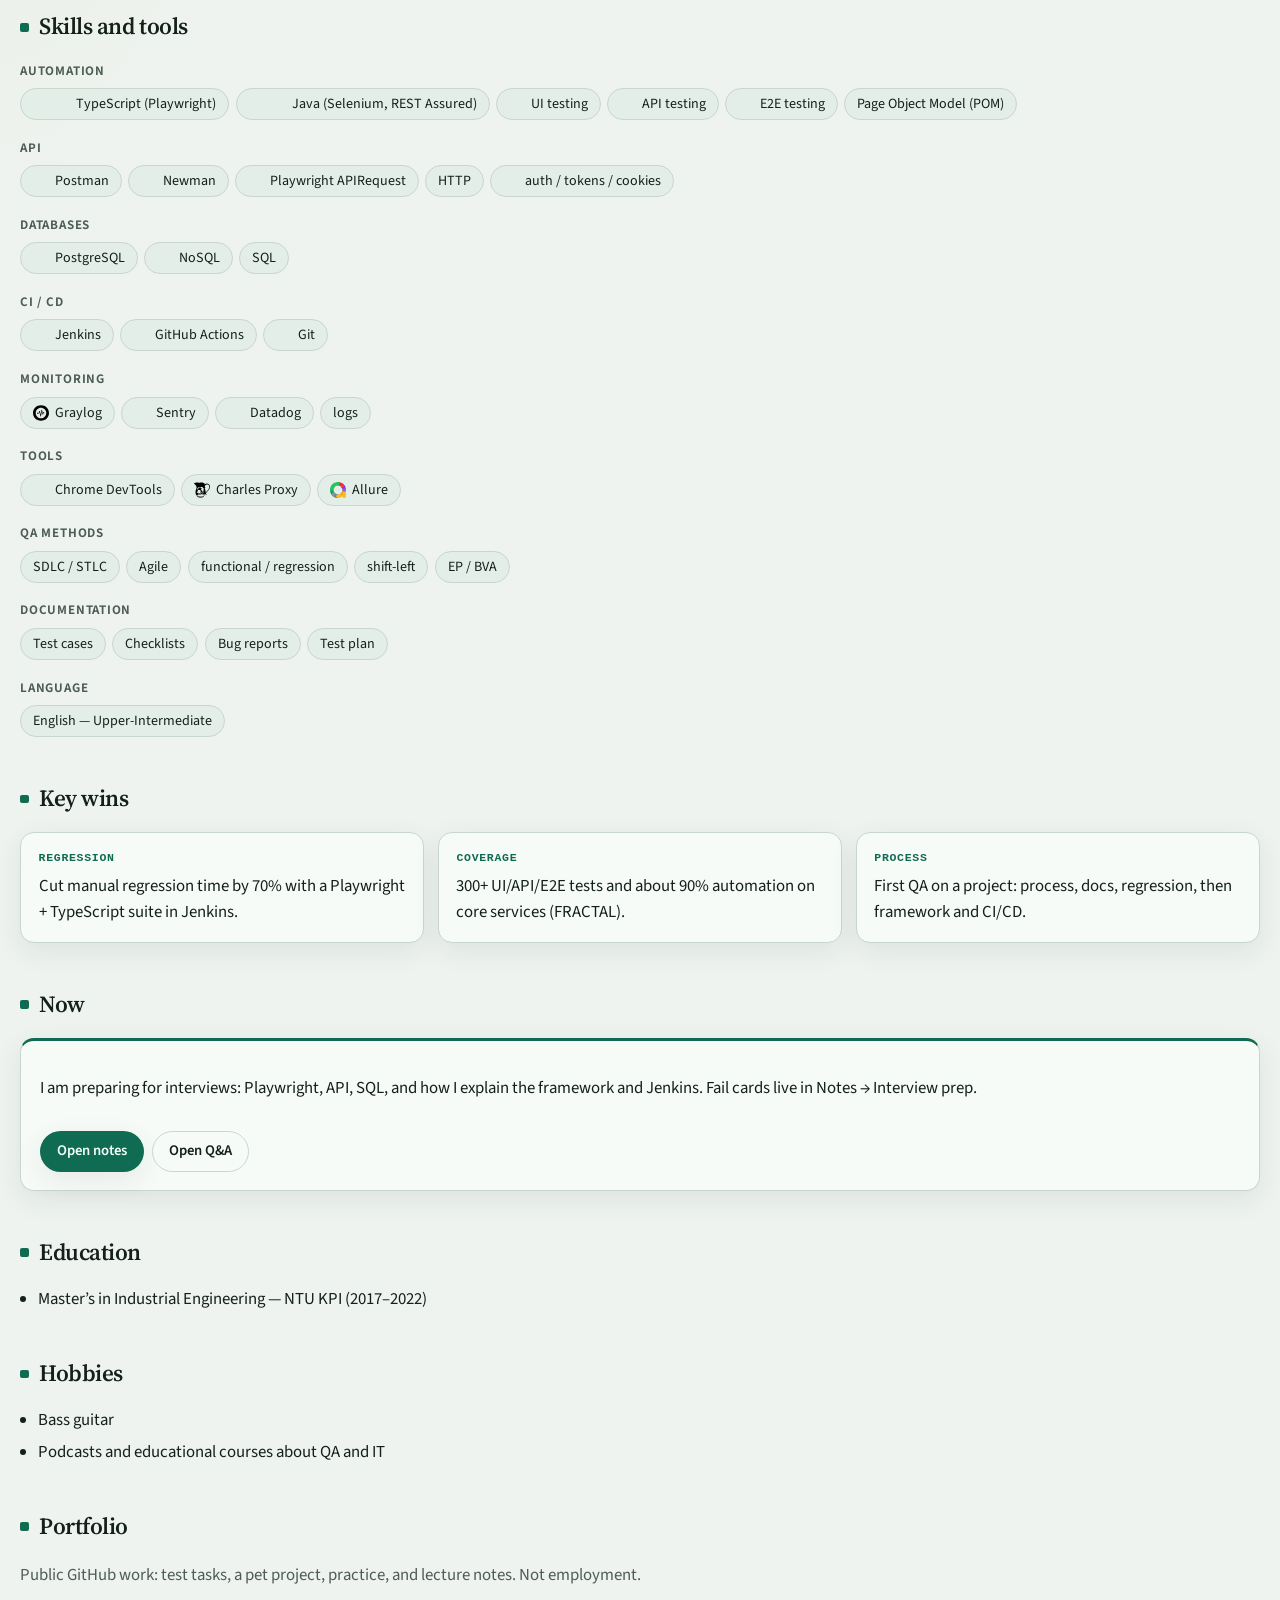
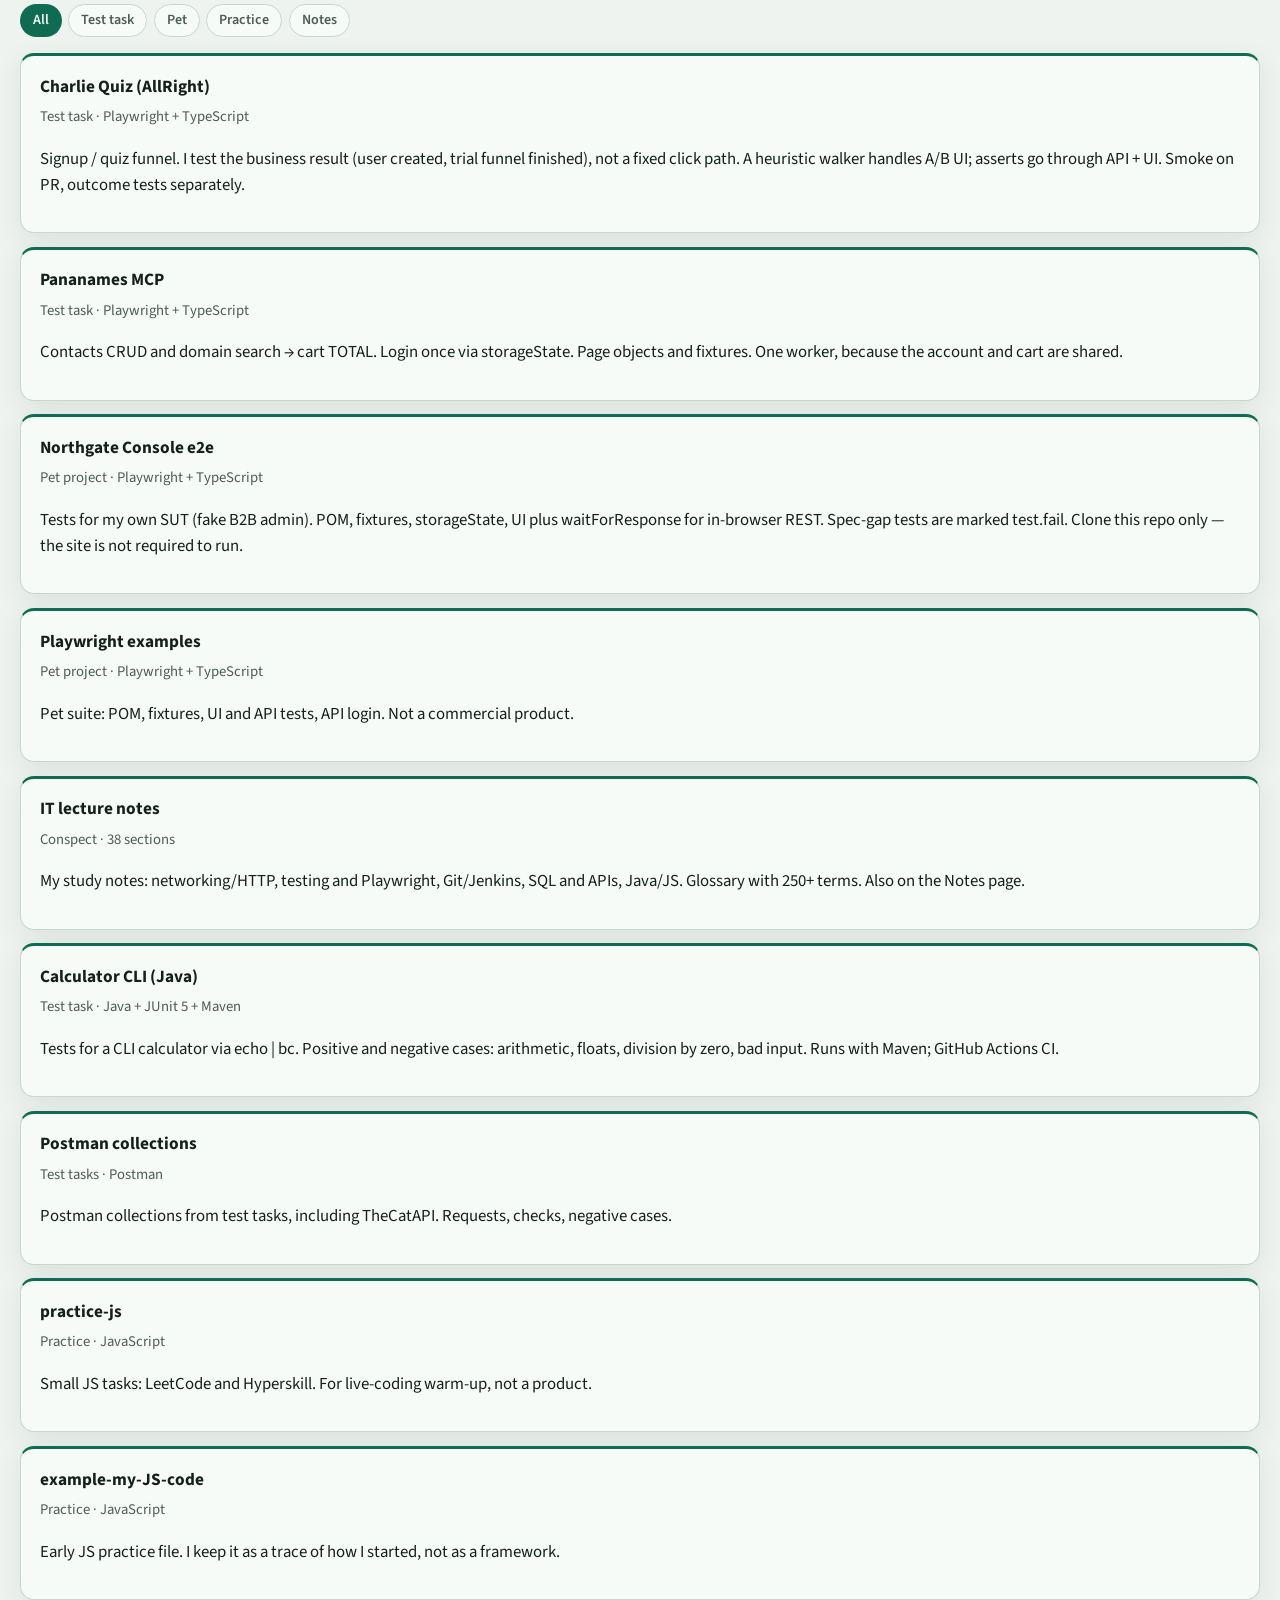
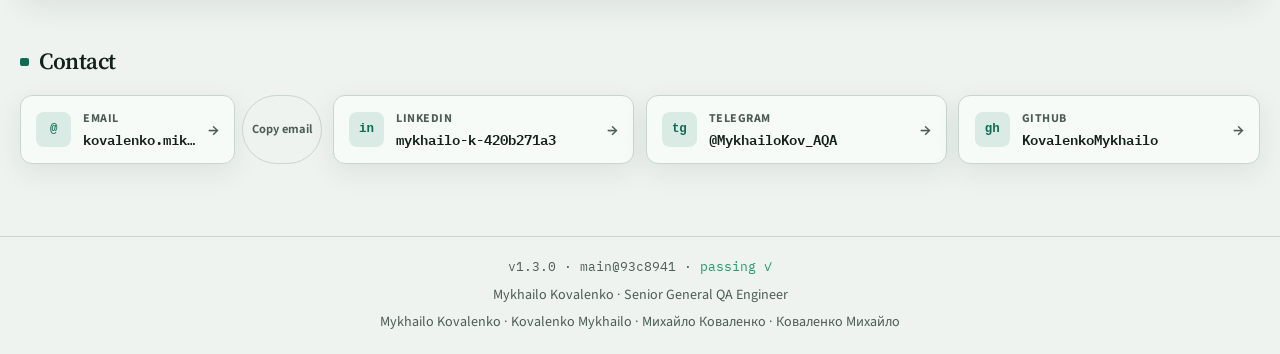
==== commit 4b460d5e: "Make the CV findable in Google by name in English and Ukrainian. Add Person schema, sitemap, and bil" ====
--- a/index.html
+++ b/index.html
@@ -19,21 +19,76 @@
       })();
     </script>
     <meta name="viewport" content="width=device-width, initial-scale=1" />
-    <meta name="description" content="Senior General QA Engineer. TypeScript, Playwright, API and UI testing." />
-    <title>Mykhailo Kovalenko — Senior General QA Engineer</title>
+    <meta name="description" content="CV of Mykhailo Kovalenko (Kovalenko Mykhailo, Михайло Коваленко, Коваленко Михайло). Senior General QA Engineer. TypeScript, Playwright, API and UI. Remote." />
+    <meta name="author" content="Mykhailo Kovalenko, Михайло Коваленко, Kovalenko Mykhailo, Коваленко Михайло" />
+    <meta name="keywords" content="Mykhailo Kovalenko, Kovalenko Mykhailo, Михайло Коваленко, Коваленко Михайло, QA Automation, Playwright" />
+    <meta name="robots" content="index, follow" />
+    <title>Mykhailo Kovalenko — Михайло Коваленко | Senior General QA Engineer</title>
     <link rel="canonical" href="https://kovalenkomykhailo.github.io/" />
-    <meta property="og:title" content="Mykhailo Kovalenko — Senior General QA Engineer" />
-    <meta property="og:description" content="Senior General QA Engineer. TypeScript, Playwright, API and UI testing. Remote." />
-    <meta property="og:type" content="website" />
+    <link rel="alternate" hreflang="en" href="https://kovalenkomykhailo.github.io/" />
+    <link rel="alternate" hreflang="uk" href="https://kovalenkomykhailo.github.io/?lang=uk" />
+    <link rel="alternate" hreflang="x-default" href="https://kovalenkomykhailo.github.io/" />
+    <meta property="og:title" content="Mykhailo Kovalenko — Михайло Коваленко | Senior General QA Engineer" />
+    <meta property="og:description" content="CV of Mykhailo Kovalenko (Kovalenko Mykhailo, Михайло Коваленко, Коваленко Михайло). Senior General QA Engineer. TypeScript, Playwright. Remote." />
+    <meta property="og:type" content="profile" />
     <meta property="og:url" content="https://kovalenkomykhailo.github.io/" />
     <meta property="og:image" content="https://kovalenkomykhailo.github.io/assets/og.png" />
     <meta property="og:image:width" content="1200" />
     <meta property="og:image:height" content="630" />
     <meta property="og:locale" content="en_US" />
+    <meta property="og:locale:alternate" content="uk_UA" />
+    <meta property="profile:first_name" content="Mykhailo" />
+    <meta property="profile:last_name" content="Kovalenko" />
     <meta name="twitter:card" content="summary_large_image" />
-    <meta name="twitter:title" content="Mykhailo Kovalenko — Senior General QA Engineer" />
-    <meta name="twitter:description" content="Senior General QA Engineer. TypeScript, Playwright, API and UI testing. Remote." />
+    <meta name="twitter:title" content="Mykhailo Kovalenko — Михайло Коваленко | Senior General QA Engineer" />
+    <meta name="twitter:description" content="CV of Mykhailo Kovalenko (Михайло Коваленко). Senior General QA Engineer. TypeScript, Playwright. Remote." />
     <meta name="twitter:image" content="https://kovalenkomykhailo.github.io/assets/og.png" />
+    <script type="application/ld+json" id="seo-person">
+      {
+        "@context": "https://schema.org",
+        "@graph": [
+          {
+            "@type": "Person",
+            "@id": "https://kovalenkomykhailo.github.io/#person",
+            "name": "Mykhailo Kovalenko",
+            "alternateName": [
+              "Kovalenko Mykhailo",
+              "Михайло Коваленко",
+              "Коваленко Михайло"
+            ],
+            "givenName": "Mykhailo",
+            "familyName": "Kovalenko",
+            "url": "https://kovalenkomykhailo.github.io/",
+            "image": "https://kovalenkomykhailo.github.io/assets/og.png",
+            "jobTitle": "Senior General QA Engineer",
+            "email": "kovalenko.mikhail.vadim@gmail.com",
+            "sameAs": [
+              "https://www.linkedin.com/in/mykhailo-k-420b271a3/",
+              "https://github.com/KovalenkoMykhailo",
+              "https://t.me/MykhailoKov_AQA"
+            ],
+            "address": {
+              "@type": "PostalAddress",
+              "addressCountry": "UA",
+              "addressLocality": "Dnipro"
+            }
+          },
+          {
+            "@type": "WebSite",
+            "@id": "https://kovalenkomykhailo.github.io/#website",
+            "url": "https://kovalenkomykhailo.github.io/",
+            "name": "Mykhailo Kovalenko",
+            "alternateName": [
+              "Kovalenko Mykhailo",
+              "Михайло Коваленко",
+              "Коваленко Михайло"
+            ],
+            "inLanguage": ["en", "uk"],
+            "publisher": { "@id": "https://kovalenkomykhailo.github.io/#person" }
+          }
+        ]
+      }
+    </script>
     <link rel="icon" href="assets/favicon.svg" type="image/svg+xml" />
     <link rel="icon" href="assets/favicon-32.png" type="image/png" sizes="32x32" />
     <link rel="apple-touch-icon" href="assets/apple-touch-icon.png" />
@@ -51,7 +106,11 @@
     <main id="main" class="wrap"></main>
     <footer class="site-footer" id="site-footer"></footer>
     <noscript>
-      <p class="error">This site needs JavaScript to load CV text.</p>
+      <article class="wrap">
+        <h1>Mykhailo Kovalenko · Михайло Коваленко</h1>
+        <p>Kovalenko Mykhailo · Коваленко Михайло. Senior General QA Engineer. TypeScript, Playwright, API and UI testing. Remote.</p>
+        <p>This site needs JavaScript to load the full CV.</p>
+      </article>
     </noscript>
     <script src="js/app.js" defer></script>
   </body>
--- a/css/styles.css
+++ b/css/styles.css
@@ -88,6 +88,10 @@
   text-underline-offset: 0.15em;
 }
 
+[hidden] {
+  display: none !important;
+}
+
 a:hover {
   color: var(--accent-hover);
 }
@@ -114,9 +118,8 @@
 .site-header {
   position: sticky;
   top: 0;
-  z-index: 10;
+  z-index: 20;
   background: var(--header-bg);
-  backdrop-filter: blur(14px);
   border-bottom: 1px solid var(--line);
   box-shadow: var(--shadow);
 }
@@ -135,7 +138,7 @@
   min-height: var(--header-h);
   padding: 0.6rem 1.25rem;
   display: flex;
-  flex-wrap: wrap;
+  flex-wrap: nowrap;
   align-items: center;
   gap: 0.75rem 1rem;
 }
@@ -276,6 +279,11 @@
   box-shadow: var(--shadow);
 }
 
+.btn:disabled {
+  opacity: 0.45;
+  cursor: not-allowed;
+}
+
 .btn-primary {
   background: var(--accent);
   color: var(--on-accent);
@@ -321,7 +329,15 @@
   font-weight: 600;
   letter-spacing: -0.03em;
   line-height: 1.12;
-  margin: 0 0 0.45rem;
+  margin: 0 0 0.28rem;
+}
+
+.hero-aka {
+  margin: 0 0 0.55rem;
+  color: var(--muted);
+  font-size: 1.02rem;
+  font-weight: 500;
+  line-height: 1.4;
 }
 
 .role {
@@ -355,7 +371,76 @@
 .hero-actions {
   display: flex;
   flex-wrap: wrap;
-  gap: 0.5rem;
+  align-items: center;
+  gap: 0.75rem 1rem;
+}
+
+html[data-page="sandbox"] .hero-actions {
+  margin-top: 1rem;
+  gap: 1rem;
+}
+
+.sandbox-switch {
+  display: inline-flex;
+  flex-wrap: wrap;
+  align-items: center;
+}
+
+.sandbox-tests {
+  margin-top: 1.5rem;
+}
+
+.sandbox-tests-links,
+.sandbox-tests-cmd-row {
+  display: flex;
+  flex-wrap: wrap;
+  align-items: center;
+  gap: 0.65rem;
+  margin: 0.85rem 0;
+}
+
+.sandbox-tests-badge {
+  height: 1.25rem;
+  vertical-align: middle;
+}
+
+.sandbox-tests-cmd {
+  font-family: var(--mono);
+  font-size: 0.9rem;
+}
+
+.sandbox-tests-frame {
+  display: block;
+  width: 100%;
+  min-height: 70vh;
+  margin-top: 0.85rem;
+  border: 1px solid var(--line);
+  border-radius: var(--radius);
+  background: var(--bg);
+}
+
+.sandbox-tests-run-state {
+  min-height: 1.4em;
+  margin: 0.35rem 0 0;
+}
+
+.hunter-reset {
+  display: inline-block;
+  margin-top: 0.75rem;
+  padding: 0;
+  border: 0;
+  background: transparent;
+  color: var(--muted);
+  font: inherit;
+  font-size: 0.85rem;
+  font-weight: 600;
+  cursor: pointer;
+  text-decoration: underline;
+  text-underline-offset: 0.18em;
+}
+
+.hunter-reset:hover {
+  color: var(--accent);
 }
 
 section {
@@ -515,6 +600,7 @@
 .chips {
   display: flex;
   flex-wrap: wrap;
+  align-items: center;
   gap: 0.4rem;
   padding: 0;
   margin: 0;
@@ -522,11 +608,31 @@
 }
 
 .chips li {
+  display: inline-flex;
+  align-items: center;
+  gap: 0.35rem;
+  box-sizing: border-box;
+  height: 2rem;
+  padding: 0 0.75rem;
   background: var(--chip);
   border: 1px solid var(--line);
   border-radius: 999px;
-  padding: 0.28rem 0.72rem;
   font-size: 0.88rem;
+  line-height: 1;
+  white-space: nowrap;
+}
+
+.chip-ico {
+  display: block;
+  width: 16px;
+  height: 16px;
+  max-width: none;
+  flex: 0 0 16px;
+  object-fit: contain;
+}
+
+html[data-theme="dark"] .chip-ico-dark {
+  filter: invert(1);
 }
 
 .now-card,
@@ -564,6 +670,30 @@
 .note + .note,
 .project + .project {
   margin-top: 0.85rem;
+}
+
+.prep-list {
+  margin-top: 0.35rem;
+}
+
+.prep-list details {
+  box-shadow: none;
+}
+
+.prep-topic > summary {
+  font-size: 1.02rem;
+}
+
+.prep-cards {
+  padding: 0.15rem 0.65rem 0.65rem;
+}
+
+.prep-card {
+  background: var(--bg);
+}
+
+.prep-list .guide-code {
+  margin-top: 0.35rem;
 }
 
 .note h3,
@@ -859,11 +989,1466 @@
   }
 }
 
-@media (max-width: 640px) {
+.menu-toggle {
+  display: none;
+  width: 2.4rem;
+  height: 2.4rem;
+  padding: 0.45rem;
+  flex-direction: column;
+  justify-content: center;
+  gap: 0.28rem;
+  border: 1px solid var(--line);
+  border-radius: 10px;
+  background: var(--bg-2);
+  cursor: pointer;
+}
+
+.menu-toggle-bar {
+  display: block;
+  height: 2px;
+  width: 100%;
+  background: var(--ink);
+  border-radius: 1px;
+  transition: transform 0.18s ease, opacity 0.18s ease;
+}
+
+body.nav-open .menu-toggle-bar:nth-child(1) {
+  transform: translateY(6px) rotate(45deg);
+}
+
+body.nav-open .menu-toggle-bar:nth-child(2) {
+  opacity: 0;
+}
+
+body.nav-open .menu-toggle-bar:nth-child(3) {
+  transform: translateY(-6px) rotate(-45deg);
+}
+
+.nav-overlay {
+  display: none;
+  position: fixed;
+  inset: 0;
+  z-index: 15;
+  background: rgba(16, 22, 20, 0.45);
+}
+
+body.nav-open .nav-overlay {
+  display: block;
+}
+
+.cmd-btn {
+  display: inline-flex;
+  align-items: center;
+  gap: 0.4rem;
+  border: 1px solid var(--line);
+  border-radius: 999px;
+  background: var(--bg-2);
+  color: var(--muted);
+  font: inherit;
+  font-size: 0.82rem;
+  padding: 0.28rem 0.45rem 0.28rem 0.7rem;
+  cursor: pointer;
+}
+
+.cmd-btn:hover {
+  color: var(--ink);
+  border-color: var(--accent);
+}
+
+.cmd-btn kbd {
+  font-family: var(--mono);
+  font-size: 0.72rem;
+  font-weight: 600;
+  padding: 0.12rem 0.4rem;
+  border: 1px solid var(--line);
+  border-radius: 6px;
+  background: var(--bg);
+}
+
+.kind-filters,
+.qa-tags {
+  display: flex;
+  flex-wrap: wrap;
+  gap: 0.4rem;
+  margin: 0.85rem 0 1rem;
+}
+
+.kind-filter {
+  border: 1px solid var(--line);
+  border-radius: 999px;
+  background: var(--bg-2);
+  color: var(--muted);
+  font: inherit;
+  font-size: 0.88rem;
+  font-weight: 600;
+  padding: 0.28rem 0.75rem;
+  cursor: pointer;
+}
+
+.kind-filter:hover {
+  color: var(--accent);
+  border-color: var(--accent);
+}
+
+.kind-filter[aria-pressed="true"] {
+  background: var(--accent);
+  color: var(--on-accent);
+  border-color: transparent;
+}
+
+.project-meta {
+  margin: 0.15rem 0 0.55rem;
+  font-family: var(--mono);
+  font-size: 0.78rem;
+  color: var(--muted);
+}
+
+.contact-row {
+  display: inline-flex;
+  align-items: center;
+  gap: 0.45rem;
+}
+
+.copy-btn {
+  border: 1px solid var(--line);
+  border-radius: 999px;
+  background: var(--bg);
+  color: var(--muted);
+  font: inherit;
+  font-size: 0.78rem;
+  font-weight: 650;
+  padding: 0.12rem 0.55rem;
+  cursor: pointer;
+}
+
+.copy-btn:hover {
+  color: var(--accent);
+  border-color: var(--accent);
+}
+
+.copy-btn.is-copied,
+.copy-btn.is-copied:hover {
+  background: var(--accent);
+  color: var(--on-accent);
+  border-color: transparent;
+}
+
+.field {
+  display: grid;
+  gap: 0.28rem;
+  font-size: 0.92rem;
+  font-weight: 650;
+}
+
+.field input,
+.field textarea {
+  font: inherit;
+  font-weight: 400;
+  padding: 0.55rem 0.7rem;
+  border: 1px solid var(--line);
+  border-radius: 10px;
+  background: var(--bg);
+  color: var(--ink);
+}
+
+.field textarea {
+  resize: vertical;
+  min-height: 7rem;
+}
+
+.qa-answer {
+  display: grid;
+  gap: 0.65rem;
+}
+
+details {
+  scroll-margin-top: 5.25rem;
+}
+
+.toast {
+  position: fixed;
+  left: 50%;
+  bottom: max(1.5rem, env(safe-area-inset-bottom, 0px) + 1rem);
+  transform: translateX(-50%) translateY(0.75rem);
+  z-index: 50;
+  background: var(--ink);
+  color: var(--bg);
+  font-size: 0.88rem;
+  font-weight: 650;
+  padding: 0.55rem 0.9rem;
+  border-radius: 999px;
+  box-shadow: var(--shadow-lg);
+  opacity: 0;
+  pointer-events: none;
+  transition: opacity 0.2s ease, transform 0.2s ease;
+}
+
+.toast.is-on {
+  opacity: 1;
+  transform: translateX(-50%) translateY(0);
+}
+
+.palette {
+  position: fixed;
+  inset: 0;
+  z-index: 40;
+  background: rgba(16, 22, 20, 0.5);
+  display: grid;
+  align-content: start;
+  justify-items: center;
+  padding: 12vh 1rem 1rem;
+}
+
+.palette[hidden] {
+  display: none;
+}
+
+.palette-panel {
+  width: min(40rem, 100%);
+  background: var(--term-bg, #121c18);
+  color: var(--term-cmd, #eef6f1);
+  border: 1px solid var(--term-line, #24302b);
+  border-radius: 14px;
+  box-shadow: var(--shadow-lg);
+  overflow: hidden;
+  font-family: var(--mono);
+}
+
+.palette-bar {
+  display: flex;
+  align-items: center;
+  gap: 0.55rem;
+  padding: 0.75rem 0.9rem;
+  border-bottom: 1px solid var(--term-line, #24302b);
+}
+
+.palette-prompt {
+  color: var(--term-prompt, #5dccaa);
+  font-weight: 600;
+  font-size: 0.82rem;
+  white-space: nowrap;
+}
+
+.palette-input {
+  flex: 1;
+  min-width: 0;
+  border: 0;
+  background: transparent;
+  color: inherit;
+  font: inherit;
+  font-size: 0.92rem;
+  outline: none;
+}
+
+.palette-list {
+  max-height: min(22rem, 50vh);
+  overflow: auto;
+}
+
+.palette-item {
+  width: 100%;
+  display: flex;
+  justify-content: space-between;
+  gap: 0.8rem;
+  align-items: baseline;
+  border: 0;
+  background: transparent;
+  color: inherit;
+  font: inherit;
+  text-align: left;
+  padding: 0.55rem 0.9rem;
+  cursor: pointer;
+}
+
+.palette-item.is-active,
+.palette-item:hover {
+  background: rgba(93, 204, 170, 0.12);
+}
+
+.palette-item-label {
+  font-size: 0.88rem;
+}
+
+.palette-item-hint {
+  color: var(--term-out, #9bb8ad);
+  font-size: 0.72rem;
+  white-space: nowrap;
+}
+
+.palette-empty {
+  margin: 0;
+  padding: 0.9rem;
+  color: var(--term-out, #9bb8ad);
+  font-size: 0.85rem;
+}
+
+body.nav-open,
+body.palette-open {
+  overflow: hidden;
+}
+
+.cta-short {
+  display: none;
+}
+
+.challenge-cta {
+  white-space: nowrap;
+}
+
+.theme-toggle {
+  flex-shrink: 0;
+  width: 3.2rem;
+  height: 1.7rem;
+  padding: 0.15rem;
+  border: 1px solid var(--line);
+  border-radius: 999px;
+  background: var(--chip);
+  cursor: pointer;
+}
+
+.theme-toggle:focus-visible {
+  outline: 2px solid var(--accent);
+  outline-offset: 2px;
+}
+
+.theme-toggle-track {
+  display: flex;
+  align-items: center;
+  justify-content: space-between;
+  position: relative;
+  width: 100%;
+  height: 100%;
+  padding: 0 0.22rem;
+}
+
+.theme-icon {
+  width: 0.78rem;
+  height: 0.78rem;
+  position: relative;
+  z-index: 1;
+  pointer-events: none;
+  flex-shrink: 0;
+}
+
+.theme-icon-sun {
+  color: #c9a227;
+}
+
+.theme-icon-moon {
+  color: #6b82a8;
+}
+
+html[data-theme="dark"] .theme-icon-moon {
+  color: #c9d6ea;
+}
+
+.theme-toggle[aria-pressed="true"] .theme-icon-sun {
+  opacity: 0.4;
+}
+
+.theme-toggle[aria-pressed="false"] .theme-icon-moon {
+  opacity: 0.4;
+}
+
+.theme-toggle-knob {
+  position: absolute;
+  top: 50%;
+  left: 0.08rem;
+  z-index: 0;
+  width: 1.28rem;
+  height: 1.28rem;
+  margin-top: -0.64rem;
+  border-radius: 50%;
+  background: var(--bg-2);
+  box-shadow: 0 1px 3px rgba(20, 32, 27, 0.22);
+  transition: transform 0.18s ease;
+}
+
+.theme-toggle[aria-pressed="true"] .theme-toggle-knob {
+  transform: translateX(1.5rem);
+}
+
+.badge-open {
+  color: var(--accent);
+  background: var(--accent-soft);
+}
+
+.wins-grid {
+  display: grid;
+  grid-template-columns: repeat(auto-fit, minmax(16rem, 1fr));
+  gap: 0.85rem;
+}
+
+.win-card {
+  background: var(--bg-2);
+  border: 1px solid var(--line);
+  border-radius: var(--radius);
+  padding: 1rem 1.1rem;
+  box-shadow: var(--shadow);
+}
+
+.win-tag {
+  margin: 0 0 0.4rem;
+  font-family: var(--mono);
+  font-size: 0.72rem;
+  font-weight: 650;
+  letter-spacing: 0.06em;
+  text-transform: uppercase;
+  color: var(--accent);
+}
+
+.win-card p:last-child {
+  margin: 0;
+}
+
+.job-meta {
+  display: flex;
+  flex-wrap: wrap;
+  align-items: center;
+  gap: 0.4rem 0.7rem;
+}
+
+.domain-chip {
+  font-size: 0.72rem;
+  font-weight: 700;
+  letter-spacing: 0.04em;
+  text-transform: uppercase;
+  color: var(--accent);
+  background: var(--accent-soft);
+  border-radius: 999px;
+  padding: 0.15rem 0.55rem;
+}
+
+.contacts {
+  display: grid;
+  grid-template-columns: repeat(auto-fit, minmax(16rem, 1fr));
+  gap: 0.7rem;
+}
+
+.contacts a {
+  font-weight: 600;
+}
+
+.contact-card {
+  display: flex;
+  align-items: center;
+  gap: 0.75rem;
+  padding: 0.85rem 0.95rem;
+  background: var(--bg-2);
+  border: 1px solid var(--line);
+  border-radius: 12px;
+  text-decoration: none;
+  color: inherit;
+  box-shadow: var(--shadow);
+}
+
+.contact-card:hover {
+  border-color: var(--accent);
+  color: inherit;
+}
+
+.contact-ico {
+  width: 2.2rem;
+  height: 2.2rem;
+  display: grid;
+  place-items: center;
+  border-radius: 8px;
+  background: var(--accent-soft);
+  color: var(--accent);
+  font-family: var(--mono);
+  font-size: 0.78rem;
+  font-weight: 700;
+  flex-shrink: 0;
+}
+
+.contact-copy {
+  display: flex;
+  flex-direction: column;
+  min-width: 0;
+  flex: 1;
+}
+
+.contact-label {
+  font-size: 0.75rem;
+  font-weight: 700;
+  letter-spacing: 0.04em;
+  text-transform: uppercase;
+  color: var(--muted);
+}
+
+.contact-nick {
+  font-family: var(--mono);
+  font-size: 0.86rem;
+  overflow: hidden;
+  text-overflow: ellipsis;
+  white-space: nowrap;
+}
+
+.contact-arrow {
+  color: var(--muted);
+  font-size: 1.1rem;
+}
+
+.contact-row {
+  display: flex;
+  align-items: stretch;
+  gap: 0.45rem;
+}
+
+.contact-row .contact-card {
+  flex: 1;
+  min-width: 0;
+}
+
+.fit-score {
+  display: flex;
+  align-items: baseline;
+  gap: 0.6rem;
+  margin: 0 0 0.85rem;
+}
+
+.fit-score-num {
+  font-family: var(--mono);
+  font-size: 2rem;
+  font-weight: 650;
+  color: var(--accent);
+}
+
+.sandbox-layout {
+  margin-top: 0.5rem;
+}
+
+.sandbox-layout[hidden],
+.guide-layout[hidden] {
+  display: none !important;
+}
+
+.guide-layout {
+  display: grid;
+  grid-template-columns: minmax(11rem, 14rem) minmax(0, 1fr);
+  gap: 1.4rem 1.75rem;
+  align-items: start;
+  margin-top: 1.5rem;
+}
+
+.guide-toc {
+  position: sticky;
+  top: calc(var(--header-h) + 0.75rem);
+  background: var(--bg-2);
+  border: 1px solid var(--line);
+  border-radius: var(--radius);
+  padding: 0.85rem 0.95rem;
+  box-shadow: var(--shadow);
+}
+
+.guide-toc-label {
+  margin: 0 0 0.45rem;
+  font-size: 0.7rem;
+  font-weight: 700;
+  letter-spacing: 0.04em;
+  text-transform: uppercase;
+  color: var(--muted);
+}
+
+.guide-toc a {
+  display: block;
+  padding: 0.28rem 0;
+  color: var(--ink);
+  text-decoration: none;
+  font-size: 0.88rem;
+  line-height: 1.3;
+}
+
+.guide-toc a:hover {
+  color: var(--accent);
+}
+
+.guide-section {
+  scroll-margin-top: 5.25rem;
+}
+
+.guide-section h2 {
+  margin: 0 0 0.7rem;
+  font-size: 1.2rem;
+}
+
+.guide-section h3 {
+  margin: 1.15rem 0 0.4rem;
+  font-size: 0.95rem;
+}
+
+.guide-section p,
+.guide-section ul {
+  margin: 0 0 0.7rem;
+}
+
+.guide-section ul {
+  padding-left: 1.15rem;
+}
+
+.guide-note {
+  border-left: 3px solid var(--accent);
+  background: var(--accent-soft);
+  border-radius: 0 10px 10px 0;
+  padding: 0.65rem 0.85rem;
+  color: var(--ink);
+}
+
+.guide-code,
+.guide-table {
+  font-family: var(--mono);
+  font-size: 0.8rem;
+}
+
+.guide-code {
+  margin: 0 0 0.85rem;
+  padding: 0.75rem 0.85rem;
+  background: var(--bg);
+  border: 1px solid var(--line);
+  border-radius: 10px;
+  overflow-x: auto;
+  white-space: pre-wrap;
+}
+
+.guide-table-wrap {
+  overflow-x: auto;
+  margin: 0 0 0.9rem;
+}
+
+.guide-table {
+  width: 100%;
+  border-collapse: collapse;
+}
+
+.guide-table th,
+.guide-table td {
+  text-align: left;
+  vertical-align: top;
+  padding: 0.4rem 0.55rem;
+  border-bottom: 1px solid var(--line);
+}
+
+.guide-table th {
+  font-size: 0.7rem;
+  letter-spacing: 0.03em;
+  text-transform: uppercase;
+  color: var(--muted);
+  white-space: nowrap;
+}
+
+.access-app {
+  background: var(--bg-2);
+  border: 1px solid var(--line);
+  border-radius: var(--radius);
+  padding: 1.15rem 1.2rem 1.35rem;
+  box-shadow: var(--shadow);
+  min-height: 28rem;
+  position: relative;
+}
+
+.sut-card,
+.sut-shell {
+  display: grid;
+  gap: 1rem;
+}
+
+.sut-body {
+  display: grid;
+  gap: 0.9rem;
+}
+
+.sut-tabs {
+  display: flex;
+  flex-wrap: wrap;
+  gap: 0.4rem;
+}
+
+.sut-tab {
+  border: 1px solid var(--line);
+  background: var(--bg);
+  color: var(--muted);
+  font: inherit;
+  font-size: 0.88rem;
+  font-weight: 650;
+  border-radius: 999px;
+  padding: 0.32rem 0.85rem;
+  cursor: pointer;
+}
+
+.sut-tab.is-on,
+.sut-tab[aria-selected="true"] {
+  background: var(--accent);
+  color: var(--on-accent);
+  border-color: transparent;
+}
+
+.sut-kpis {
+  display: grid;
+  grid-template-columns: repeat(3, minmax(0, 1fr));
+  gap: 0.7rem;
+}
+
+.sut-kpi {
+  background: var(--bg);
+  border: 1px solid var(--line);
+  border-radius: 12px;
+  padding: 0.7rem 0.85rem;
+}
+
+.sut-kpi-label {
+  margin: 0;
+  font-size: 0.7rem;
+  font-weight: 700;
+  letter-spacing: 0.04em;
+  text-transform: uppercase;
+  color: var(--muted);
+}
+
+.sut-kpi-value {
+  margin: 0.2rem 0 0;
+  font-family: var(--mono);
+  font-size: 1.28rem;
+  font-weight: 650;
+}
+
+.sut-filters {
+  display: flex;
+  flex-direction: column;
+  gap: 0.75rem;
+  padding: 0.9rem 1rem;
+  background: var(--bg);
+  border: 1px solid var(--line);
+  border-radius: 12px;
+}
+
+.sut-filter-row {
+  display: flex;
+  flex-wrap: wrap;
+  align-items: flex-end;
+  gap: 0.7rem 0.8rem;
+}
+
+.sut-filter-label {
+  display: flex;
+  flex-direction: column;
+  justify-content: flex-end;
+  gap: 0.35rem;
+  margin: 0;
+  min-width: 0;
+  flex: 1 1 8rem;
+}
+
+.sut-filter-grow {
+  flex: 2 1 12rem;
+}
+
+.sut-filter-label span {
+  line-height: 1;
+  font-size: 0.68rem;
+  font-weight: 700;
+  letter-spacing: 0.04em;
+  text-transform: uppercase;
+  color: var(--muted);
+}
+
+.sut-filter-actions {
+  display: flex;
+  flex-wrap: nowrap;
+  align-items: center;
+  gap: 0.45rem;
+  flex: 0 0 auto;
+}
+
+.sut-filters .sut-error {
+  margin: 0;
+}
+
+.sut-filter-label input,
+.sut-filter-label select,
+.sut-filter-actions .btn {
+  height: 2.45rem;
+  margin: 0;
+}
+
+.sut-filter-actions .btn {
+  padding: 0 0.95rem;
+  white-space: nowrap;
+  box-shadow: none;
+}
+
+.access-app .field input {
+  height: 2.45rem;
+}
+
+.sut-routes,
+.sut-log pre {
+  margin: 0;
+  font-family: var(--mono);
+  font-size: 0.78rem;
+  white-space: pre-wrap;
+  background: var(--bg);
+  border: 1px solid var(--line);
+  border-radius: 8px;
+  padding: 0.7rem 0.8rem;
+}
+
+.sut-log {
+  display: grid;
+  gap: 0.55rem;
+  margin-top: 0.75rem;
+}
+
+.sut-log-item {
+  border: 1px solid var(--line);
+  border-radius: 8px;
+  overflow: hidden;
+}
+
+.sut-log-head {
+  margin: 0;
+  padding: 0.4rem 0.7rem;
+  font-family: var(--mono);
+  font-size: 0.78rem;
+  background: var(--chip);
+}
+
+.sut-log-item pre {
+  border: 0;
+  border-radius: 0;
+}
+
+.hunter-area {
+  margin: 0 0 0.2rem !important;
+  font-family: var(--mono);
+  font-size: 0.68rem !important;
+  font-weight: 700;
+  letter-spacing: 0.05em;
+  text-transform: uppercase;
+  color: var(--accent) !important;
+}
+
+.sut-muted,
+.sut-error {
+  margin: 0;
+  font-size: 0.92rem;
+}
+
+.sut-error {
+  color: #b42318;
+}
+
+.sut-bar {
+  display: flex;
+  flex-wrap: wrap;
+  align-items: center;
+  gap: 0.55rem 0.85rem;
+}
+
+.sut-bar .btn {
+  margin-left: auto;
+}
+
+.sut-invite {
+  display: grid;
+  grid-template-columns: 1fr 1fr auto auto;
+  gap: 0.45rem;
+}
+
+.access-app input,
+.access-app select {
+  width: 100%;
+  font: inherit;
+  font-size: 0.92rem;
+  padding: 0 0.7rem;
+  border: 1px solid var(--line);
+  border-radius: 8px;
+  background: var(--bg-2);
+  color: var(--ink);
+}
+
+.sut-table-wrap {
+  overflow-x: auto;
+}
+
+.sut-table {
+  width: 100%;
+  border-collapse: collapse;
+  font-size: 0.9rem;
+}
+
+.sut-table th {
+  font-size: 0.7rem;
+  font-weight: 700;
+  letter-spacing: 0.04em;
+  text-transform: uppercase;
+  color: var(--muted);
+}
+
+.sut-table th,
+.sut-table td {
+  text-align: left;
+  padding: 0.55rem 0.5rem;
+  border-bottom: 1px solid var(--line);
+  vertical-align: middle;
+}
+
+.sut-table tbody tr:last-child td {
+  border-bottom: 0;
+}
+
+.sut-row-actions {
+  display: flex;
+  flex-wrap: wrap;
+  gap: 0.3rem;
+  white-space: nowrap;
+}
+
+.sut-row-btn {
+  border: 1px solid var(--line);
+  border-radius: 999px;
+  background: var(--bg);
+  color: var(--muted);
+  font: inherit;
+  font-size: 0.78rem;
+  font-weight: 650;
+  padding: 0.22rem 0.7rem;
+  cursor: pointer;
+}
+
+.sut-row-btn:hover {
+  color: var(--accent);
+  border-color: var(--accent);
+}
+
+.sut-toggle {
+  border: 1px solid var(--line);
+  border-radius: 999px;
+  background: var(--chip);
+  color: var(--muted);
+  font: inherit;
+  font-size: 0.8rem;
+  padding: 0.15rem 0.55rem;
+  cursor: pointer;
+}
+
+.sut-toggle.is-on {
+  background: var(--accent-soft);
+  color: var(--accent);
+}
+
+.sut-icon {
+  border: 0;
+  background: transparent;
+  color: var(--muted);
+  font-size: 1.2rem;
+  cursor: pointer;
+}
+
+.hunter-meter {
+  margin: 0.15rem 0 0;
+  max-width: 44rem;
+  background: var(--bg-2);
+  border: 1px solid var(--line);
+  border-radius: var(--radius);
+  padding: 0.85rem 1rem 0.75rem;
+  box-shadow: var(--shadow);
+}
+
+.hunter-score {
+  display: flex;
+  align-items: baseline;
+  justify-content: space-between;
+  gap: 0.75rem;
+  margin: 0;
+  font-family: var(--mono);
+  font-weight: 650;
+}
+
+.hunter-score-label {
+  font-size: 0.78rem;
+  letter-spacing: 0.04em;
+  text-transform: uppercase;
+  color: var(--muted);
+}
+
+.hunter-score-num {
+  font-size: 1.65rem;
+  font-weight: 650;
+  color: var(--accent);
+  font-variant-numeric: tabular-nums;
+  line-height: 1;
+}
+
+.hunter-track {
+  height: 0.38rem;
+  margin-top: 0.55rem;
+  background: var(--chip);
+  border-radius: 999px;
+  overflow: hidden;
+}
+
+.hunter-fill {
+  display: block;
+  height: 100%;
+  width: 0;
+  background: var(--accent);
+  border-radius: inherit;
+  transition: width 0.25s ease;
+}
+
+.hunter-hint {
+  margin: 0.7rem 0 0;
+  padding-top: 0.1rem;
+  box-shadow: none;
+  background: transparent;
+  border: 0;
+  border-top: 1px solid var(--line);
+  border-radius: 0;
+}
+
+.hunter-hint > summary {
+  color: var(--muted);
+  font-size: 0.9rem;
+  font-weight: 600;
+  padding: 0.45rem 0.15rem;
+}
+
+.hunter-hint[open] > summary {
+  color: var(--ink);
+  padding-bottom: 0.55rem;
+}
+
+.hunter-list {
+  display: grid;
+  gap: 0.5rem;
+  padding: 0 0 0.15rem;
+}
+
+@media (min-width: 640px) {
+  .hunter-list {
+    grid-template-columns: 1fr 1fr;
+  }
+}
+
+.hunter-card {
+  background: var(--bg);
+  border: 1px solid var(--line);
+  border-radius: 10px;
+  padding: 0.65rem 0.75rem;
+}
+
+.hunter-card h3 {
+  margin: 0 0 0.25rem;
+  font-size: 0.88rem;
+}
+
+.hunter-card p {
+  margin: 0 0 0.45rem;
+  color: var(--muted);
+  font-size: 0.82rem;
+}
+
+.hunter-card .btn {
+  font-size: 0.8rem;
+  padding: 0.28rem 0.65rem;
+}
+
+.hunter-card.is-found {
+  border-color: var(--accent);
+  background: var(--accent-soft);
+}
+
+.hunter-found {
+  color: var(--accent) !important;
+  font-weight: 700;
+  margin: 0 !important;
+}
+
+.sut-env {
+  display: inline-flex;
+  align-items: center;
+  width: fit-content;
+  font-family: var(--mono);
+  font-size: 0.68rem;
+  font-weight: 700;
+  letter-spacing: 0.08em;
+  color: var(--warn);
+  background: var(--badge-bg);
+  border-radius: 999px;
+  padding: 0.15rem 0.5rem;
+}
+
+.sut-meta,
+.sut-pager {
+  display: flex;
+  flex-wrap: wrap;
+  align-items: center;
+  justify-content: space-between;
+  gap: 0.5rem;
+}
+
+.sut-empty {
+  margin: 0;
+  padding: 0.85rem 1rem;
+  border: 1px dashed var(--line);
+  border-radius: 10px;
+  color: var(--muted);
+  text-align: center;
+}
+
+.sut-table tr.is-selected td {
+  background: var(--accent-soft);
+}
+
+.sut-table tr[data-testid="account-row"]:hover td {
+  background: color-mix(in srgb, var(--accent-soft) 55%, var(--bg-2));
+}
+
+.sut-pill {
+  display: inline-block;
+  font-size: 0.72rem;
+  font-weight: 700;
+  letter-spacing: 0.03em;
+  border-radius: 999px;
+  padding: 0.12rem 0.5rem;
+  background: var(--chip);
+  color: var(--muted);
+}
+
+.sut-pill-active,
+.sut-pill-ok,
+.sut-pill-settled,
+.sut-pill-accepted {
+  background: var(--accent-soft);
+  color: var(--accent);
+}
+
+.sut-pill-frozen,
+.sut-pill-pending {
+  background: var(--badge-bg);
+  color: var(--warn);
+}
+
+.sut-pill-closed,
+.sut-pill-failed,
+.sut-pill-insufficient_funds {
+  background: color-mix(in srgb, #b42318 12%, var(--bg));
+  color: #b42318;
+}
+
+.sut-drawer {
+  background: var(--bg);
+  border: 1px solid var(--line);
+  border-radius: 12px;
+  padding: 0.95rem 1rem 1.1rem;
+}
+
+.sut-drawer-head {
+  display: flex;
+  align-items: center;
+  justify-content: space-between;
+  gap: 0.75rem;
+  margin-bottom: 0.7rem;
+}
+
+.sut-drawer-head h3,
+.sut-docs h3 {
+  margin: 0;
+}
+
+.sut-docs h4 {
+  margin: 1rem 0 0.4rem;
+}
+
+.sut-dl {
+  display: grid;
+  grid-template-columns: 8.5rem 1fr;
+  gap: 0.35rem 0.8rem;
+  margin: 0.85rem 0 1rem;
+  font-size: 0.92rem;
+}
+
+.sut-dl dt {
+  color: var(--muted);
+  font-size: 0.75rem;
+  font-weight: 700;
+  letter-spacing: 0.04em;
+  text-transform: uppercase;
+}
+
+.sut-dl dd {
+  margin: 0;
+  font-family: var(--mono);
+  font-size: 0.86rem;
+}
+
+.sut-related {
+  margin: 0;
+  padding-left: 1.1rem;
+}
+
+.sut-docs {
+  background: var(--bg);
+  border: 1px solid var(--line);
+  border-radius: 12px;
+  padding: 1rem 1.1rem 1.2rem;
+}
+
+.sut-docs ul {
+  margin: 0.3rem 0 0.9rem;
+  padding-left: 1.15rem;
+}
+
+.sut-modal {
+  position: absolute;
+  inset: 0;
+  background: color-mix(in srgb, var(--ink) 28%, transparent);
+  display: grid;
+  place-items: center;
+  z-index: 5;
+  padding: 1rem;
+  border-radius: var(--radius);
+  overflow: auto;
+}
+
+.sut-modal-card {
+  width: min(28rem, 100%);
+  background: var(--bg-2);
+  border: 1px solid var(--line);
+  border-radius: 12px;
+  padding: 1.1rem 1.15rem;
+  box-shadow: var(--shadow-lg);
+}
+
+.sut-modal-card.is-form {
+  width: min(42rem, 100%);
+  max-height: min(90vh, 42rem);
+  overflow: auto;
+}
+
+.sut-modal-card.is-form .sut-filters {
+  margin: 0;
+}
+
+.sut-modal-card.is-form h3 {
+  margin: 0 0 0.7rem;
+}
+
+.sut-modal-card h3 {
+  margin: 0 0 0.45rem;
+}
+
+.sut-modal-card p {
+  margin: 0 0 1rem;
+  color: var(--muted);
+}
+
+.sut-loading {
+  padding: 2.4rem 0.5rem;
+  text-align: center;
+}
+
+.sut-tab:focus-visible,
+.sut-row-btn:focus-visible,
+.access-app .btn:focus-visible,
+.sut-table th[data-testid="sort-holder"]:focus-visible {
+  outline: 2px solid var(--accent);
+  outline-offset: 2px;
+}
+
+.sut-toast {
+  position: absolute;
+  right: 1rem;
+  bottom: 1rem;
+  z-index: 6;
+  max-width: 18rem;
+  padding: 0.55rem 0.8rem;
+  border-radius: 10px;
+  background: var(--ink);
+  color: var(--bg);
+  font-size: 0.88rem;
+  opacity: 0;
+  pointer-events: none;
+  transform: translateY(6px);
+  transition: opacity 0.18s ease, transform 0.18s ease;
+}
+
+.sut-toast.is-on {
+  opacity: 1;
+  transform: none;
+}
+
+.sut-toast.is-err {
+  background: #b42318;
+  color: #fff;
+}
+
+.quiz-stage {
+  margin-top: 1.5rem;
+  background: var(--bg-2);
+  border: 1px solid var(--line);
+  border-radius: var(--radius);
+  padding: 1.1rem 1.2rem 1.3rem;
+  box-shadow: var(--shadow);
+}
+
+.quiz-progress {
+  font-family: var(--mono);
+  font-size: 0.82rem;
+  color: var(--muted);
+  margin: 0 0 0.5rem;
+}
+
+.quiz-options {
+  display: grid;
+  gap: 0.5rem;
+  margin: 0.8rem 0 1rem;
+}
+
+.quiz-option {
+  text-align: left;
+  font: inherit;
+  padding: 0.7rem 0.85rem;
+  border: 1px solid var(--line);
+  border-radius: 10px;
+  background: var(--bg);
+  color: var(--ink);
+  cursor: pointer;
+}
+
+.quiz-option:hover {
+  border-color: var(--accent);
+}
+
+.quiz-option.is-right {
+  border-color: var(--accent);
+  background: var(--accent-soft);
+}
+
+.quiz-option.is-wrong {
+  border-color: #b42318;
+  background: color-mix(in srgb, #b42318 12%, var(--bg));
+}
+
+.quiz-why {
+  margin: 0 0 1rem;
+}
+
+.ci-footer {
+  display: flex;
+  flex-wrap: wrap;
+  justify-content: center;
+  align-items: center;
+  gap: 0.35rem 0.5rem;
+  font-family: var(--mono);
+  font-size: 0.82rem;
+}
+
+.ci-status.is-pass,
+.ci-check {
+  color: #1f9d6a;
+}
+
+html[data-theme="dark"] .ci-status.is-pass,
+html[data-theme="dark"] .ci-check {
+  color: #5dccaa;
+}
+
+.ci-copy {
+  margin: 0.45rem 0 0;
+}
+
+.seo-name {
+  margin: 0.35rem 0 0;
+  color: var(--muted);
+  font-size: 0.88rem;
+  text-align: center;
+}
+
+@media (min-width: 901px) {
+  a.nav-challenge {
+    display: none;
+  }
+}
+
+@media (max-width: 900px) {
+  .sut-invite,
+  .sut-kpis,
+  .guide-layout {
+    grid-template-columns: 1fr;
+  }
+
+  .guide-toc {
+    position: static;
+  }
+
+  .sut-filter-label,
+  .sut-filter-grow {
+    flex: 1 1 calc(50% - 0.5rem);
+    min-width: 0;
+  }
+
+  .sut-filter-actions {
+    flex: 1 1 100%;
+  }
+
+  .sut-filter-actions .btn {
+    flex: 1 1 auto;
+  }
+}
+
+@media (max-width: 900px) {
+  .menu-toggle {
+    display: inline-flex;
+  }
+
   .nav {
-    margin-left: 0;
-    width: 100%;
-    order: 3;
+    display: none;
+    position: fixed;
+    top: calc(var(--header-h) + 3px);
+    left: 0;
+    right: 0;
+    margin: 0;
+    width: auto;
+    flex-direction: column;
+    align-items: stretch;
+    gap: 1rem;
+    padding: 1rem 1.25rem 1.4rem;
+    background: var(--bg-2);
+    border-bottom: 1px solid var(--line);
+    box-shadow: var(--shadow-lg);
+    max-height: calc(100dvh - var(--header-h));
+    overflow: auto;
+    z-index: 21;
+  }
+
+  body.nav-open .nav {
+    display: flex;
+  }
+
+  .nav-group {
+    flex-direction: column;
+    align-items: stretch;
+    gap: 0.35rem;
+  }
+
+  .nav-split {
+    width: auto;
+    height: 1px;
+  }
+
+  .nav a {
+    padding: 0.45rem 0.15rem;
+    font-size: 1.05rem;
+  }
+
+  .nav-pages a {
+    display: inline-flex;
+    width: fit-content;
+  }
+
+  .header-inner {
+    flex-wrap: wrap;
   }
 
   .header-actions {
@@ -872,6 +2457,30 @@
 
   .header-actions .btn {
     display: none;
+  }
+
+  .header-actions .challenge-cta {
+    display: inline-flex;
+  }
+
+  .challenge-cta .cta-full {
+    display: none;
+  }
+
+  .challenge-cta .cta-short {
+    display: inline;
+  }
+
+  .cmd-btn-text {
+    display: none;
+  }
+}
+
+@media (prefers-reduced-motion: reduce) {
+  .menu-toggle-bar,
+  .toast,
+  .theme-toggle-knob {
+    transition: none;
   }
 }
 
@@ -881,7 +2490,16 @@
   .hero-actions,
   .term,
   .skip,
-  .site-footer {
+  .site-footer,
+  .kind-filters,
+  .copy-btn,
+  .cmd-btn,
+  .palette,
+  .toast,
+  .nav-overlay,
+  .menu-toggle,
+  .qa-tags,
+  .header-actions {
     display: none !important;
   }
 
